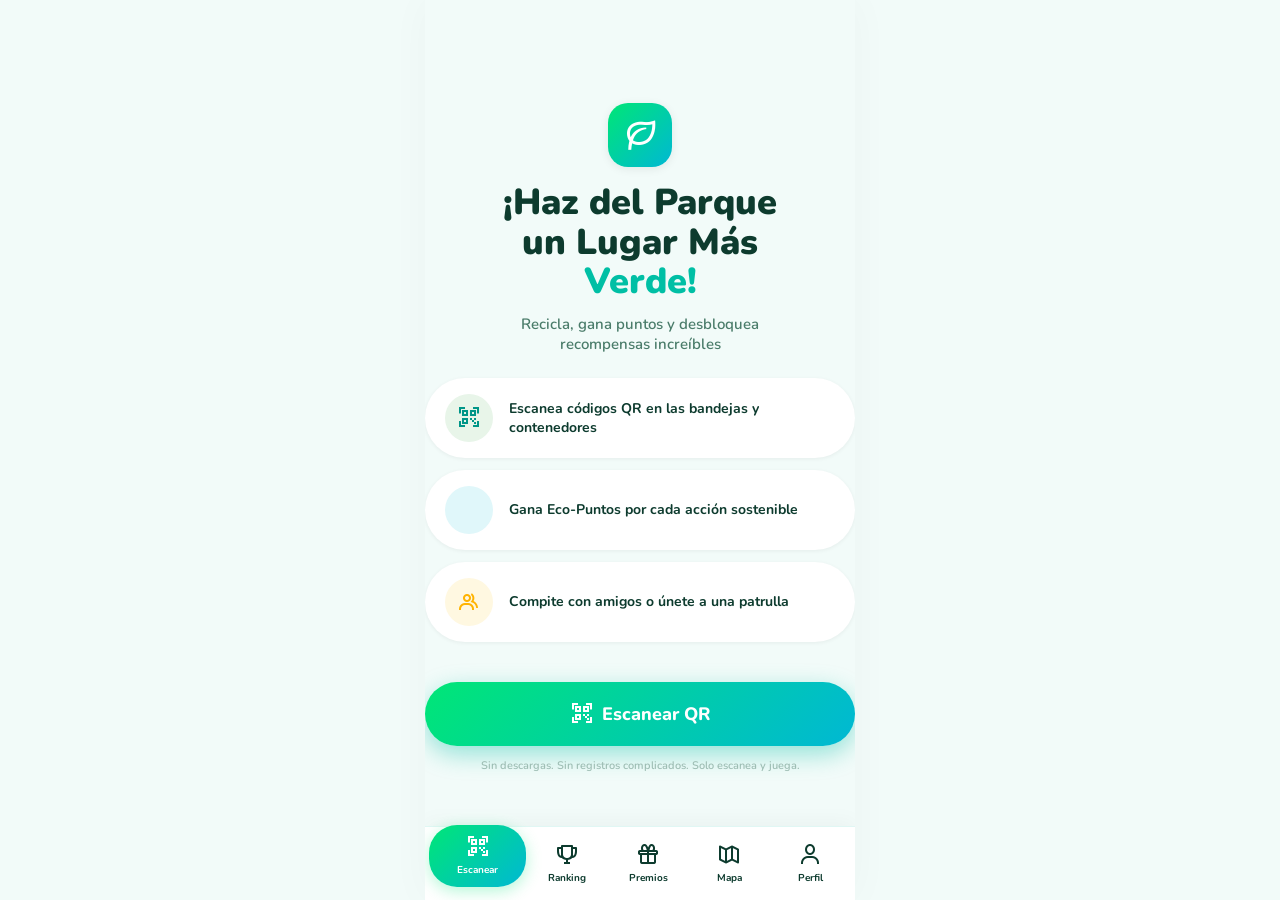
==== EcoScanner/index.html @ a2706850 "Initial commit: EcoScanner project" ====
<!DOCTYPE html>
<html lang="es">
<head>
  <meta charset="UTF-8">
  <meta name="viewport" content="width=device-width, initial-scale=1.0, maximum-scale=1.0, user-scalable=no">
  <title>EcoScanner - Juega, Come, Impacta</title>
  <link rel="stylesheet" href="css/main.css">
  <link rel="stylesheet" href="css/animations.css">
  <link rel="stylesheet" href="css/components.css">
  <link href='https://unpkg.com/boxicons@2.1.4/css/boxicons.min.css' rel='stylesheet'>
</head>
<body>
  <div class="app-container">
    <div class="page flex-col justify-c" style="padding-bottom: var(--sp-6);">
      
      <!-- Leaf Logo and Title -->
      <div class="tc mb-6 anim-fadeInDown">
        <div style="background: var(--primary-gradient); display: inline-flex; align-items: center; justify-content: center; width: 64px; height: 64px; border-radius: 20px; margin-bottom: 16px; box-shadow: var(--shadow-sm);">
          <i class='bx bx-leaf' style="color: white; font-size: 36px;"></i>
        </div>
        <h1 class="t-3xl fw-9 c-dark" style="line-height: 1.1;">
          ¡Haz del Parque<br>un Lugar Más <br><span class="c-primary">Verde!</span>
        </h1>
        <p class="c-mid t-base mt-3 fw-6 px-4">
          Recicla, gana puntos y desbloquea<br>recompensas increíbles
        </p>
      </div>

      <!-- Onboarding Steps -->
      <div class="flex flex-col gap-3 mb-6">
        <div class="onboard-step anim-slideUp delay-1">
          <div class="onboard-step-icon" style="background: #E8F5E9; color: var(--primary-dark);">
            <i class='bx bx-qr-scan'></i>
          </div>
          <div class="onboard-step-text">Escanea códigos QR en las bandejas y contenedores</div>
        </div>
        <div class="onboard-step anim-slideUp delay-2">
          <div class="onboard-step-icon" style="background: #E0F7FA; color: #00B8D4;">
            <i class='bx bx-sparkles'></i>
          </div>
          <div class="onboard-step-text">Gana Eco-Puntos por cada acción sostenible</div>
        </div>
        <div class="onboard-step anim-slideUp delay-3">
          <div class="onboard-step-icon" style="background: #FFF8E1; color: #FFB300;">
            <i class='bx bx-group'></i>
          </div>
          <div class="onboard-step-text">Compite con amigos o únete a una patrulla</div>
        </div>
      </div>

      <!-- Action Area -->
      <div class="mt-4 anim-slideUp delay-4">
        <button id="btn-scan-start" class="btn btn-primary w-full" style="padding: 20px; font-size: 18px;">
          <i class='bx bx-qr-scan' style="font-size: 24px;"></i> Escanear QR
        </button>
        <p class="tc t-xs c-muted mt-3 fw-6">Sin descargas. Sin registros complicados. Solo escanea y juega.</p>
      </div>
    </div>

    <!-- Scanner Modal -->
    <div id="scanner-modal" class="modal-overlay hidden">
      <div class="modal-sheet tc" style="padding-bottom: 40px; position:relative;">
        <button class="modal-close-btn" id="btn-close-scanner">×</button>
        <div class="modal-handle"></div>
        <h2 class="t-xl fw-9 c-dark mb-4" id="scanner-title">Escanear Contenedor</h2>
        
        <div class="scanner-frame" id="scanner-view">
          <div class="scanner-corner tl"></div>
          <div class="scanner-corner tr"></div>
          <div class="scanner-corner bl"></div>
          <div class="scanner-corner br"></div>
          <div class="scanner-line"></div>
          <div class="scanner-icon"><i class='bx bx-camera'></i></div>
          <!-- AI Bounding Box -->
          <div id="ai-bbox" class="hidden" style="position: absolute; border: 2px solid var(--primary); background: rgba(0,230,118, 0.1); top: 20%; left: 20%; width: 60%; height: 60%; transition: all 0.3s;">
            <div style="position: absolute; bottom: -24px; left: 50%; transform: translateX(-50%); background: var(--primary); color: white; font-size: 10px; font-weight: 800; padding: 2px 6px; border-radius: 4px; white-space: nowrap;">
              <i class='bx bx-check'></i> Botella (98%)
            </div>
          </div>
        </div>

        <div id="scanner-loading" class="hidden py-8">
          <div class="spinner"></div>
          <p class="mt-4">Verificando código...</p>
        </div>

        <p id="scanner-desc" class="c-mid t-sm my-6 fw-6 px-4">
          Busca los códigos QR en las bandejas o contenedores de reciclaje.
        </p>

        <div id="scanner-actions" class="flex flex-col gap-3">
          <button id="btn-scan-success" class="btn btn-primary w-full">Simular Éxito</button>
          <button id="btn-scan-error" class="btn btn-outline w-full">Simular Error</button>
        </div>
      </div>
    </div>

    <!-- Success Modal -->
    <div id="success-modal" class="modal-overlay hidden">
      <div class="modal-sheet tc">
        <button class="modal-close-btn" id="btn-close-success">×</button>
        <div style="font-size: 64px; color: var(--primary);"><i class='bx bxs-party'></i></div>
        <h2 class="t-2xl fw-9 c-dark mt-2">¡Bien hecho!</h2>
        <p class="c-mid mt-2 mb-6">Has ganado 50 Eco-Puntos.</p>
        <button id="btn-awesome" class="btn btn-primary w-full">¡Genial!</button>
      </div>
    </div>

    <!-- Bottom Nav -->
    <nav class="bottom-nav anim-slideUp delay-5">
      <div class="nav-item active" id="nav-index" onclick="location.href='index.html'">
        <i class='bx bx-qr-scan nav-icon'></i>
        <span class="nav-label">Escanear</span>
      </div>
      <div class="nav-item" id="nav-dashboard" onclick="location.href='dashboard.html'">
        <i class='bx bx-trophy nav-icon'></i>
        <span class="nav-label">Ranking</span>
      </div>
      <div class="nav-item" id="nav-marketplace" onclick="location.href='marketplace.html'">
        <i class='bx bx-gift nav-icon'></i>
        <span class="nav-label">Premios</span>
      </div>
      <div class="nav-item" id="nav-map" onclick="location.href='mapa.html'">
        <i class='bx bx-map-alt nav-icon'></i>
        <span class="nav-label">Mapa</span>
      </div>
      <div class="nav-item" id="nav-profile" onclick="location.href='profile.html'">
        <i class='bx bx-user nav-icon'></i>
        <span class="nav-label">Perfil</span>
      </div>
    </nav>
  </div> <!-- app-container close -->

  <script src="js/app.js"></script>
  <script src="js/confetti.js"></script>
  <script>
    document.addEventListener('DOMContentLoaded', () => {
      EcoApp.initNav('index');
      
      const scanStart = document.getElementById('btn-scan-start');
      const scannerModal = document.getElementById('scanner-modal');
      const scanSuccess = document.getElementById('btn-scan-success');
      const scanError = document.getElementById('btn-scan-error');
      const successModal = document.getElementById('success-modal');
      const btnAwesome = document.getElementById('btn-awesome');

      const closeScanner = document.getElementById('btn-close-scanner');
      const closeSuccess = document.getElementById('btn-close-success');
      
      const sView = document.getElementById('scanner-view');
      const sDesc = document.getElementById('scanner-desc');
      const sActions = document.getElementById('scanner-actions');
      const sLoading = document.getElementById('scanner-loading');
      const sTitle = document.getElementById('scanner-title');

      function resetScannerUI() {
        sView.classList.remove('hidden');
        sDesc.classList.remove('hidden');
        sActions.classList.remove('hidden');
        sLoading.classList.add('hidden');
        sTitle.textContent = 'Escanear Contenedor';
        sDesc.style.color = 'var(--mid)';
      }

      scanStart.addEventListener('click', () => {
        resetScannerUI();
        scannerModal.classList.remove('hidden');
      });

      closeScanner.addEventListener('click', () => scannerModal.classList.add('hidden'));
      closeSuccess.addEventListener('click', () => successModal.classList.add('hidden'));

      // Error Simulation
      scanError.addEventListener('click', () => {
        sTitle.textContent = 'Error de Cámara';
        sView.classList.add('hidden');
        sDesc.textContent = 'No pudimos acceder a tu cámara. Por favor verifica los permisos del navegador e inténtalo de nuevo.';
        sDesc.style.color = 'var(--red)';
        sActions.innerHTML = `<button class="btn btn-primary w-full" onclick="resetScannerUI()">Reintentar</button>`;
      });

      // AI Simulation Sequence
      scanSuccess.addEventListener('click', () => {
        sActions.classList.add('hidden');
        sTitle.textContent = 'Analizando con IA...';
        sDesc.textContent = 'Identificando tipo de material...';
        sDesc.style.color = 'var(--primary)';
        
        const bbox = document.getElementById('ai-bbox');
        bbox.classList.remove('hidden');
        
        // Simular movimiento del bounding box
        setTimeout(() => {
          bbox.style.width = '40%'; bbox.style.height = '70%'; bbox.style.left = '30%'; bbox.style.top = '15%';
        }, 500);

        setTimeout(() => {
          sTitle.textContent = '¡Material detectado!';
          sDesc.textContent = 'Plástico PET listo para reciclar.';
          
          setTimeout(() => {
            EcoApp.addPoints(50);
            scannerModal.classList.add('hidden');
            successModal.classList.remove('hidden');
            Confetti.fire();
            // Reset state
            bbox.classList.add('hidden');
            bbox.style = "position: absolute; border: 2px solid var(--primary); background: rgba(0,230,118, 0.1); top: 20%; left: 20%; width: 60%; height: 60%; transition: all 0.3s;";
          }, 1500);
        }, 1500);
      });

      btnAwesome.addEventListener('click', () => {
        successModal.classList.add('hidden');
      });
    });
  </script>
</body>
</html>
---- EcoScanner/css/main.css ----
@import url('https://fonts.googleapis.com/css2?family=Nunito:wght@400;500;600;700;800;900&display=swap');

:root {
  --primary:        #00BFA5;
  --primary-dark:   #009688;
  --primary-darker: #00796B;
  --primary-light:  #E6FAF5;
  --primary-glow:   rgba(0,191,165,0.35);
  --primary-gradient: linear-gradient(135deg, #00E676 0%, #00B8D4 100%);

  --bg-app:    #F2FBF9;
  --bg-card:   #FFFFFF;

  --text-dark:   #0D3B2E;
  --text-mid:    #4A7C6A;
  --text-muted:  #9DBDB3;
  --text-white:  #FFFFFF;

  --orange:       #FF7A3D;
  --orange-soft:  #FFF1EB;
  --purple:       #7C5CFC;
  --purple-soft:  #F0EBFF;
  --yellow:       #FFB830;
  --yellow-soft:  #FFF8E6;
  --blue:         #4B9EFF;
  --blue-soft:    #EBF4FF;
  --red:          #FF4757;
  --green2:       #2ECC71;
}

body.dark-mode {
  --bg-app:    #0B1120;
  --bg-card:   #151F32;
  --text-dark:   #F8FAFC;
  --text-mid:    #94A3B8;
  --text-muted:  #475569;
  --shadow-xs: 0 1px 4px rgba(0,0,0,.3);
  --shadow-sm: 0 2px 10px rgba(0,0,0,.4);
  --shadow-md: 0 4px 20px rgba(0,0,0,.5);
  --primary-light: #0d2b24;
  --orange-soft: #2e1a12;
  --purple-soft: #221c3b;
  --yellow-soft: #302611;
  --blue-soft: #122138;
}

:root {
  --sp-1:4px; --sp-2:8px; --sp-3:12px; --sp-4:16px;
  --sp-5:20px; --sp-6:24px; --sp-8:32px; --sp-10:40px; --sp-12:48px;

  --r-sm:8px; --r-md:14px; --r-lg:20px; --r-xl:28px; --r-2xl:36px; --r-full:999px;

  --shadow-xs: 0 1px 4px rgba(0,0,0,.06);
  --shadow-sm: 0 2px 10px rgba(0,0,0,.08);
  --shadow-md: 0 4px 20px rgba(0,0,0,.10);
  --shadow-lg: 0 8px 32px rgba(0,0,0,.14);
  --shadow-primary: 0 8px 24px rgba(0,191,165,.40);
  --shadow-orange:  0 8px 24px rgba(255,122,61,.35);
  --shadow-purple:  0 8px 24px rgba(124,92,252,.35);

  --nav-h: 74px;
  --ease: cubic-bezier(.4,0,.2,1);
  --ease-bounce: cubic-bezier(.34,1.56,.64,1);
  --dur-fast:150ms; --dur-norm:280ms; --dur-slow:500ms;
}

*,*::before,*::after{box-sizing:border-box;margin:0;padding:0;-webkit-tap-highlight-color:transparent;}
html{font-size:16px;-webkit-text-size-adjust:100%;scroll-behavior:smooth;background:var(--bg-app);}
body{
  font-family:'Nunito',system-ui,sans-serif;
  background:var(--bg-app);
  color:var(--text-dark);
  margin:0;
  min-height:100vh;
  display:flex;
  justify-content:center;
  -webkit-font-smoothing:antialiased;
}
.app-container {
  width:100%;
  max-width:430px;
  min-height:100vh;
  position:relative;
  background:var(--bg-app);
  box-shadow: 0 0 40px rgba(0,0,0,0.03);
  overflow-x:hidden;
}
a{text-decoration:none;color:inherit;}
button{cursor:pointer;border:none;background:none;font-family:inherit;}
ul{list-style:none;}
img{max-width:100%;display:block;}
::-webkit-scrollbar{width:3px;}
::-webkit-scrollbar-track{background:transparent;}
::-webkit-scrollbar-thumb{background:var(--primary);border-radius:2px;}

/* ── PAGE WRAPPER ─────────────────────────── */
.page{
  min-height:100vh;
  display:flex;
  flex-direction:column;
  padding-bottom:calc(var(--nav-h) + 8px);
}
.content{flex:1;padding:var(--sp-4);overflow-y:auto;}

/* ── TYPOGRAPHY ───────────────────────────── */
.t-xs  {font-size:11px;}
.t-sm  {font-size:13px;}
.t-base{font-size:15px;}
.t-md  {font-size:17px;}
.t-lg  {font-size:20px;}
.t-xl  {font-size:24px;}
.t-2xl {font-size:28px;}
.t-3xl {font-size:36px;}
.fw-6{font-weight:600;} .fw-7{font-weight:700;} .fw-8{font-weight:800;} .fw-9{font-weight:900;}
.tc{text-align:center;}

/* ── COLORS ───────────────────────────────── */
.c-primary{color:var(--primary);}
.c-dark{color:var(--text-dark);}
.c-mid{color:var(--text-mid);}
.c-muted{color:var(--text-muted);}
.c-white{color:#fff;}
.c-orange{color:var(--orange);}
.c-purple{color:var(--purple);}
.c-yellow{color:var(--yellow);}
.c-blue{color:var(--blue);}

/* ── LAYOUT ───────────────────────────────── */
.flex{display:flex;} .flex-col{flex-direction:column;}
.items-c{align-items:center;} .justify-c{justify-content:center;}
.justify-b{justify-content:space-between;} .justify-e{justify-content:flex-end;}
.gap-1{gap:var(--sp-1);} .gap-2{gap:var(--sp-2);}
.gap-3{gap:var(--sp-3);} .gap-4{gap:var(--sp-4);}
.gap-6{gap:var(--sp-6);}
.w-full{width:100%;} .flex-1{flex:1;}
.grid-2{display:grid;grid-template-columns:1fr 1fr;gap:var(--sp-3);}

/* ── SPACING ──────────────────────────────── */
.mt-1{margin-top:var(--sp-1);} .mt-2{margin-top:var(--sp-2);}
.mt-3{margin-top:var(--sp-3);} .mt-4{margin-top:var(--sp-4);}
.mt-6{margin-top:var(--sp-6);} .mt-8{margin-top:var(--sp-8);}
.mb-1{margin-bottom:var(--sp-1);} .mb-2{margin-bottom:var(--sp-2);}
.mb-3{margin-bottom:var(--sp-3);} .mb-4{margin-bottom:var(--sp-4);}
.mb-6{margin-bottom:var(--sp-6);}
.p-3{padding:var(--sp-3);} .p-4{padding:var(--sp-4);}
.p-5{padding:var(--sp-5);} .p-6{padding:var(--sp-6);}
.px-4{padding-left:var(--sp-4);padding-right:var(--sp-4);}
.px-5{padding-left:var(--sp-5);padding-right:var(--sp-5);}
.py-3{padding-top:var(--sp-3);padding-bottom:var(--sp-3);}

/* ── UTILITIES ────────────────────────────── */
.hidden{display:none!important;}
.relative{position:relative;}
.overflow-h{overflow:hidden;}
.rounded-full{border-radius:var(--r-full);}
.rounded-lg{border-radius:var(--r-lg);}
.rounded-xl{border-radius:var(--r-xl);}
---- EcoScanner/css/animations.css ----
/* ── KEYFRAMES ───────────────────────────── */

@keyframes fadeIn {
  from{opacity:0} to{opacity:1}
}
@keyframes fadeInUp {
  from{opacity:0;transform:translateY(20px)} to{opacity:1;transform:translateY(0)}
}
@keyframes fadeInDown {
  from{opacity:0;transform:translateY(-16px)} to{opacity:1;transform:translateY(0)}
}
@keyframes slideUp {
  from{transform:translateY(100%);opacity:0} to{transform:translateY(0);opacity:1}
}
@keyframes scaleIn {
  from{transform:scale(0.85);opacity:0} to{transform:scale(1);opacity:1}
}
@keyframes bounceIn {
  0%{transform:scale(0);opacity:0}
  60%{transform:scale(1.12)}
  80%{transform:scale(0.96)}
  100%{transform:scale(1);opacity:1}
}
@keyframes pulse {
  0%,100%{transform:scale(1);box-shadow:0 0 0 0 var(--primary-glow)}
  50%{transform:scale(1.04);box-shadow:0 0 0 12px rgba(0,201,167,0)}
}
@keyframes pulseSoft {
  0%,100%{opacity:1} 50%{opacity:.55}
}
@keyframes spin {
  from{transform:rotate(0deg)} to{transform:rotate(360deg)}
}
@keyframes scanLine {
  0%{top:8%} 50%{top:88%} 100%{top:8%}
}
@keyframes ringPulse {
  0%{transform:scale(1);opacity:.7}
  100%{transform:scale(2.2);opacity:0}
}
@keyframes floatUp {
  0%{transform:translateY(0);opacity:1}
  100%{transform:translateY(-60px);opacity:0}
}
@keyframes shake {
  0%,100%{transform:translateX(0)}
  20%,60%{transform:translateX(-6px)}
  40%,80%{transform:translateX(6px)}
}
@keyframes countUp {
  from{transform:translateY(8px);opacity:0} to{transform:translateY(0);opacity:1}
}
@keyframes levelUp {
  0%{transform:scale(1) rotate(0deg)}
  25%{transform:scale(1.15) rotate(-3deg)}
  50%{transform:scale(1.2) rotate(3deg)}
  75%{transform:scale(1.1) rotate(-2deg)}
  100%{transform:scale(1) rotate(0deg)}
}
@keyframes gradient-shift {
  0%{background-position:0% 50%}
  50%{background-position:100% 50%}
  100%{background-position:0% 50%}
}
@keyframes drawCircle {
  to{stroke-dashoffset:0}
}
@keyframes ripple {
  to{transform:scale(4);opacity:0}
}
@keyframes ticker {
  0%{transform:translateY(0);opacity:1}
  40%{transform:translateY(-24px);opacity:0}
  41%{transform:translateY(24px);opacity:0}
  100%{transform:translateY(0);opacity:1}
}
@keyframes streak-glow {
  0%,100%{box-shadow:0 0 8px rgba(255,184,48,.5)}
  50%{box-shadow:0 0 20px rgba(255,184,48,.9)}
}

/* ── ANIMATION CLASSES ────────────────────── */
.anim-fadeIn      {animation:fadeIn var(--dur-norm) var(--ease) both;}
.anim-fadeInUp    {animation:fadeInUp var(--dur-norm) var(--ease) both;}
.anim-fadeInDown  {animation:fadeInDown var(--dur-norm) var(--ease) both;}
.anim-scaleIn     {animation:scaleIn var(--dur-norm) var(--ease-bounce) both;}
.anim-bounceIn    {animation:bounceIn 0.6s var(--ease-bounce) both;}
.anim-slideUp     {animation:slideUp var(--dur-slow) var(--ease) both;}
.anim-pulse       {animation:pulse 2s infinite;}
.anim-spin        {animation:spin 1s linear infinite;}
.anim-shake       {animation:shake 0.4s ease;}

/* Stagger delays */
.delay-1{animation-delay:80ms;}
.delay-2{animation-delay:160ms;}
.delay-3{animation-delay:240ms;}
.delay-4{animation-delay:320ms;}
.delay-5{animation-delay:400ms;}
.delay-6{animation-delay:480ms;}

/* ── HOVER TRANSITIONS ────────────────────── */
.hover-lift{
  transition:transform var(--dur-fast) var(--ease),
             box-shadow var(--dur-fast) var(--ease);
}
.hover-lift:hover{
  transform:translateY(-3px);
  box-shadow:var(--shadow-md);
}
.hover-scale{
  transition:transform var(--dur-fast) var(--ease-bounce);
}
.hover-scale:hover{transform:scale(1.04);}
.hover-scale:active{transform:scale(0.96);}

/* Touch feedback */
.press-feedback{
  transition:transform var(--dur-fast),opacity var(--dur-fast);
}
.press-feedback:active{transform:scale(0.95);opacity:.85;}
---- EcoScanner/css/components.css ----
/* ── COMPONENTS — EcoScanner ────────────────────────────── */

/* BOTTOM NAV */
.bottom-nav {
  position:absolute; bottom:0; left:0;
  width:100%; height:var(--nav-h);
  background:var(--bg-card); backdrop-filter:blur(16px);
  border-top:1px solid rgba(0,191,165,.12);
  display:flex; align-items:center; justify-content:space-around;
  z-index:100; padding:0 4px;
  box-shadow:0 -4px 20px rgba(0,0,0,.04);
}
.nav-item {
  flex:1; display:flex; flex-direction:column; align-items:center; justify-content:center; gap:4px;
  padding:8px 4px; border-radius:var(--r-xl);
  transition:all var(--dur-fast) var(--ease); cursor:pointer;
}
.nav-item.active {
  background: var(--primary-gradient);
  transform: translateY(-8px);
  padding: 10px 12px;
  box-shadow: 0 4px 16px rgba(0, 230, 118, 0.3);
}
.nav-item .nav-icon {
  display:flex; align-items:center; justify-content:center;
  font-size:24px; color:var(--text-dark);
  transition:all var(--dur-norm) var(--ease-bounce);
}
.nav-item .nav-label { font-size:10px; font-weight:700; color:var(--text-dark); transition:color var(--dur-fast); }
.nav-item.active .nav-icon { color:#fff; }
.nav-item.active .nav-label { color:#fff; }
.nav-item:hover .nav-icon { transform:translateY(-2px); }
.nav-item:active { transform:scale(0.92); }

/* TOP BAR */
.top-bar { display:flex; align-items:center; justify-content:space-between; padding:var(--sp-4) var(--sp-5) var(--sp-3); }
.top-bar-title { font-size:20px; font-weight:800; color:var(--text-dark); }
.top-bar-pts {
  display:flex; align-items:center; gap:6px;
  background:transparent; border:1.5px solid var(--primary);
  border-radius:var(--r-full); padding:6px 14px;
  font-weight:800; font-size:14px; color:var(--primary-dark);
}

/* HERO CARD */
.hero-card {
  background:var(--primary-gradient);
  border-radius:var(--r-2xl); padding:var(--sp-5) var(--sp-5) var(--sp-6);
  color:white; position:relative; overflow:hidden;
  margin:0 var(--sp-4) var(--sp-4);
}
.hero-card::before {
  content:''; position:absolute; top:-40px; right:-40px;
  width:180px; height:180px; background:rgba(255,255,255,.10); border-radius:50%;
}
.hero-card::after {
  content:''; position:absolute; bottom:-50px; left:-30px;
  width:140px; height:140px; background:rgba(255,255,255,.07); border-radius:50%;
}

/* CARD */
.card { background:var(--bg-card); border-radius:var(--r-xl); box-shadow:var(--shadow-xs); overflow:hidden; }
.card-padded { padding:var(--sp-5); }
.card-section-title { font-size:17px; font-weight:800; color:var(--text-dark); display:flex; align-items:center; gap:8px; }

/* CIRCULAR PROGRESS */
.circ-progress-wrap { position:relative; width:80px; height:80px; }
.circ-progress-wrap svg { transform:rotate(-90deg); }
.circ-track { fill:none; stroke:rgba(255,255,255,.25); stroke-width:6; }
.circ-fill { fill:none; stroke:#fff; stroke-width:6; stroke-linecap:round; stroke-dasharray:220; stroke-dashoffset:220; transition:stroke-dashoffset 1.2s var(--ease); }
.circ-center { position:absolute; inset:0; display:flex; flex-direction:column; align-items:center; justify-content:center; }

/* PROGRESS BAR */
.prog-bar-wrap { background:rgba(255,255,255,.25); border-radius:var(--r-full); height:8px; overflow:hidden; }
.prog-bar-fill { height:100%; border-radius:var(--r-full); background:#fff; transition:width 1.2s var(--ease); }

/* BADGE */
.badge { display:inline-flex; align-items:center; gap:4px; padding:4px 10px; border-radius:var(--r-full); font-size:11px; font-weight:800; white-space:nowrap; }
.badge-primary { background:var(--primary-light); color:var(--primary-dark); }
.badge-orange  { background:var(--orange-soft);   color:var(--orange); }
.badge-purple  { background:var(--purple-soft);   color:var(--purple); }
.badge-yellow  { background:var(--yellow-soft);   color:#B07800; }
.badge-live { background:var(--red); color:#fff; animation:pulseSoft 1.4s infinite; }

/* BUTTONS */
.btn { display:inline-flex; align-items:center; justify-content:center; gap:8px; border-radius:var(--r-full); font-family:inherit; font-weight:800; cursor:pointer; border:none; transition:all var(--dur-fast) var(--ease-bounce); white-space:nowrap; }
.btn:active { transform:scale(0.94); }
.btn-primary { background:var(--primary-gradient); color:#fff; box-shadow:var(--shadow-primary); padding:16px 28px; font-size:17px; width:100%; }
.btn-primary:hover { box-shadow:0 12px 32px rgba(0,201,167,.50); transform:translateY(-2px); }
.btn-secondary { background:var(--primary-light); color:var(--primary-dark); padding:12px 20px; font-size:14px; }
.btn-ghost { background:transparent; color:var(--primary); border:2px solid var(--primary); padding:10px 20px; font-size:14px; }
.btn-orange { background:linear-gradient(135deg,var(--orange),#e05a25); color:#fff; box-shadow:var(--shadow-orange); padding:12px 22px; font-size:14px; }
.btn-purple { background:linear-gradient(135deg,var(--purple),#5b35d5); color:#fff; box-shadow:var(--shadow-purple); padding:12px 22px; font-size:14px; }
.btn-sm { padding:8px 16px; font-size:13px; }
.btn-disabled { opacity:.45; pointer-events:none; }

/* SCANNER FRAME */
.scanner-frame {
  position:relative; background:var(--primary-light); border:2.5px dashed var(--primary);
  border-radius:var(--r-2xl); aspect-ratio:1; max-width:280px; margin:0 auto;
  overflow:hidden; display:flex; align-items:center; justify-content:center;
  flex-direction:column; gap:12px;
}
.scanner-corner { position:absolute; width:28px; height:28px; border-color:var(--primary-dark); border-style:solid; border-width:0; }
.scanner-corner.tl { top:12px;    left:12px;  border-top-width:3px;    border-left-width:3px;   border-top-left-radius:6px; }
.scanner-corner.tr { top:12px;    right:12px; border-top-width:3px;    border-right-width:3px;  border-top-right-radius:6px; }
.scanner-corner.bl { bottom:12px; left:12px;  border-bottom-width:3px; border-left-width:3px;   border-bottom-left-radius:6px; }
.scanner-corner.br { bottom:12px; right:12px; border-bottom-width:3px; border-right-width:3px;  border-bottom-right-radius:6px; }
.scanner-line { position:absolute; left:16px; right:16px; height:2px; background:linear-gradient(90deg,transparent,var(--primary),transparent); border-radius:1px; animation:scanLine 2.4s ease-in-out infinite; }
.scanner-icon { font-size:52px; opacity:.6; }
.scanner-hint { font-size:13px; font-weight:600; color:var(--text-mid); }

/* RANKING ITEM */
.rank-item { display:flex; align-items:center; gap:12px; padding:var(--sp-3) var(--sp-4); border-radius:var(--r-lg); transition:background var(--dur-fast); }
.rank-item:hover { background:var(--primary-light); }
.rank-item.is-user { background:var(--primary-light); }
.rank-badge { width:38px; height:38px; border-radius:var(--r-full); display:flex; align-items:center; justify-content:center; font-weight:900; font-size:15px; flex-shrink:0; }
.rank-badge.gold   { background:linear-gradient(135deg,#FFB830,#FF8F00); color:#fff; box-shadow:0 4px 12px rgba(255,184,48,.5); }
.rank-badge.silver { background:linear-gradient(135deg,#B0BEC5,#78909C); color:#fff; }
.rank-badge.bronze { background:linear-gradient(135deg,#FF7043,#E64A19); color:#fff; }
.rank-badge.plain  { background:var(--primary-light); color:var(--primary-dark); }
.rank-avatar { font-size:20px; flex-shrink:0; }
.rank-info { flex:1; }
.rank-name { font-size:14px; font-weight:700; color:var(--text-dark); }
.rank-pts  { font-size:12px; color:var(--text-mid); }
.rank-trophy { font-size:20px; }

/* REWARD CARD */
.reward-card { background:var(--bg-card); border-radius:var(--r-xl); box-shadow:var(--shadow-sm); overflow:hidden; transition:transform var(--dur-fast) var(--ease),box-shadow var(--dur-fast); }
.reward-card:hover { transform:translateY(-3px); box-shadow:var(--shadow-md); }
.reward-card-banner { height:100px; display:flex; align-items:center; justify-content:space-between; padding:var(--sp-4) var(--sp-5); position:relative; overflow:hidden; }
.reward-card-banner::after { content:''; position:absolute; right:-20px; top:-20px; width:120px; height:120px; background:rgba(255,255,255,.15); border-radius:50%; }
.reward-icon { font-size:48px; }
.reward-cat-tag { background:rgba(255,255,255,.25); color:#fff; font-size:11px; font-weight:800; padding:4px 10px; border-radius:var(--r-full); z-index:1; }
.reward-body { padding:var(--sp-4); }
.reward-title { font-size:16px; font-weight:800; color:var(--text-dark); }
.reward-desc  { font-size:12px; color:var(--text-mid); margin-top:2px; }
.reward-footer { display:flex; align-items:center; justify-content:space-between; margin-top:var(--sp-3); }
.reward-cost { display:flex; align-items:center; gap:6px; font-size:14px; font-weight:800; color:var(--text-dark); }
.cost-star { color:var(--yellow); font-size:16px; }

/* STAT CARD */
.stat-card { border-radius:var(--r-xl); padding:var(--sp-4); color:white; display:flex; flex-direction:column; gap:4px; min-height:100px; position:relative; overflow:hidden; }
.stat-card::after { content:''; }
.stat-value { font-size:28px; font-weight:900; line-height:1; }
.stat-label { font-size:12px; font-weight:600; opacity:.9; margin-top:2px; }
.stat-card.blue { background: linear-gradient(135deg, #00A1FF, #007AFF); }
.stat-card.green { background: linear-gradient(135deg, #34C759, #28A745); }
.stat-card.purple { background: linear-gradient(135deg, #AF52DE, #FF2D55); }
.stat-card.orange { background: linear-gradient(135deg, #FF9500, #FFCC00); }

/* MISSION CARD */
.mission-card { display:flex; align-items:center; gap:var(--sp-3); background:var(--bg-card); border-radius:var(--r-xl); padding:var(--sp-4); box-shadow:var(--shadow-xs); transition:all var(--dur-fast); cursor:pointer; border:2px solid transparent; }
.mission-card:hover { border-color:var(--primary); box-shadow:var(--shadow-sm); }
.mission-card.done { opacity:.6; }
.mission-icon-wrap { width:48px; height:48px; background:var(--primary-light); border-radius:var(--r-lg); display:flex; align-items:center; justify-content:center; font-size:24px; flex-shrink:0; }
.mission-body { flex:1; min-width:0; }
.mission-title { font-size:14px; font-weight:800; color:var(--text-dark); }
.mission-desc  { font-size:11px; color:var(--text-mid); margin-top:2px; white-space:nowrap; overflow:hidden; text-overflow:ellipsis; }
.mission-pts   { font-size:14px; font-weight:900; color:var(--primary); flex-shrink:0; }
.mission-progress { height:5px; background:var(--primary-light); border-radius:var(--r-full); margin-top:6px; overflow:hidden; }
.mission-progress-fill { height:100%; background:var(--primary); border-radius:var(--r-full); transition:width 0.8s var(--ease); }

/* MODAL */
.modal-overlay { position:fixed; inset:0; background:rgba(13,59,46,.55); backdrop-filter:blur(4px); z-index:200; display:flex; align-items:flex-end; justify-content:center; animation:fadeIn var(--dur-norm) var(--ease); }
.modal-sheet { background:var(--bg-card); border-radius:var(--r-2xl) var(--r-2xl) 0 0; width:100%; max-width:430px; padding:var(--sp-6) var(--sp-5) var(--sp-10); animation:slideUp var(--dur-slow) var(--ease-bounce); position:relative; }
.modal-handle { width:40px; height:4px; background:#ddd; border-radius:2px; margin:0 auto var(--sp-5); }
.modal-close-btn { position:absolute; top:20px; right:20px; width:32px; height:32px; background:var(--primary-light); color:var(--primary-dark); border-radius:50%; display:flex; align-items:center; justify-content:center; font-weight:bold; font-size:16px; transition:all 0.2s; }
.modal-close-btn:hover { background:var(--primary); color:white; }

/* TABS */
.tab-bar { display:flex; background:rgba(0,193,161,.1); border-radius:var(--r-full); padding:4px; gap:4px; }
.tab-btn { flex:1; padding:12px; border-radius:var(--r-full); font-size:14px; font-weight:800; color:var(--primary-dark); transition:all var(--dur-fast) var(--ease); text-align:center; cursor:pointer; opacity:0.8; }
.tab-btn.active { background:var(--primary); color:#fff; box-shadow:var(--shadow-primary); opacity:1; }

/* HISTORY */
.history-item { display:flex; align-items:center; gap:var(--sp-3); padding:var(--sp-3) 0; border-bottom:1px solid rgba(0,201,167,.10); }
.history-item:last-child { border-bottom:none; }
.history-icon-wrap { width:40px; height:40px; background:var(--primary-light); border-radius:var(--r-lg); display:flex; align-items:center; justify-content:center; font-size:20px; flex-shrink:0; }
.history-action { font-size:14px; font-weight:700; color:var(--text-dark); }
.history-time   { font-size:11px; color:var(--text-muted); margin-top:1px; }
.history-pts    { font-size:15px; font-weight:900; color:var(--primary); margin-left:auto; flex-shrink:0; }

/* FLOAT PTS */
.float-pts { position:fixed; font-size:22px; font-weight:900; color:var(--primary); pointer-events:none; z-index:9998; animation:floatUp 1.2s ease forwards; }

/* ORACLE */
.oracle-item { display:flex; flex-direction:column; align-items:center; justify-content:center; background:var(--primary-light); border-radius:var(--r-xl); padding:var(--sp-4); text-align:center; gap:4px; }
.oracle-icon { font-size:28px; }
.oracle-val  { font-size:22px; font-weight:900; color:var(--primary-dark); }
.oracle-lbl  { font-size:11px; color:var(--text-mid); font-weight:600; }

/* ONBOARD STEP */
.onboard-step { display:flex; align-items:center; gap:var(--sp-4); background:var(--bg-card); border-radius:var(--r-full); padding:var(--sp-4) var(--sp-5); box-shadow:var(--shadow-xs); }
.onboard-step-icon { width:48px; height:48px; border-radius:var(--r-full); display:flex; align-items:center; justify-content:center; font-size:24px; flex-shrink:0; }
.onboard-step-text { font-size:14px; font-weight:700; color:var(--text-dark); }

/* SPINNER */
.spinner { width:40px; height:40px; border:4px solid var(--primary-light); border-top-color:var(--primary); border-radius:50%; animation:spin 1s linear infinite; margin:0 auto; }
@keyframes spin { to { transform:rotate(360deg); } }

/* PATROL BARS */
.patrol-member-row { display:flex; align-items:center; gap:10px; }
.patrol-member-name { font-size:12px; font-weight:700; color:var(--text-dark); width:80px; flex-shrink:0; }
.patrol-member-prog { flex:1; height:8px; background:var(--primary-light); border-radius:var(--r-full); overflow:hidden; }
.patrol-member-fill { height:100%; background:linear-gradient(90deg,var(--primary),var(--primary-dark)); border-radius:var(--r-full); transition:width 1s var(--ease); }
.patrol-member-pts  { font-size:12px; font-weight:800; color:var(--primary-dark); width:36px; text-align:right; flex-shrink:0; }

/* STREAK */
.streak-badge { display:flex; align-items:center; gap:6px; background:var(--yellow-soft); border:2px solid var(--yellow); border-radius:var(--r-full); padding:6px 14px; font-size:14px; font-weight:800; color:#7A5A00; animation:streak-glow 2s infinite; }
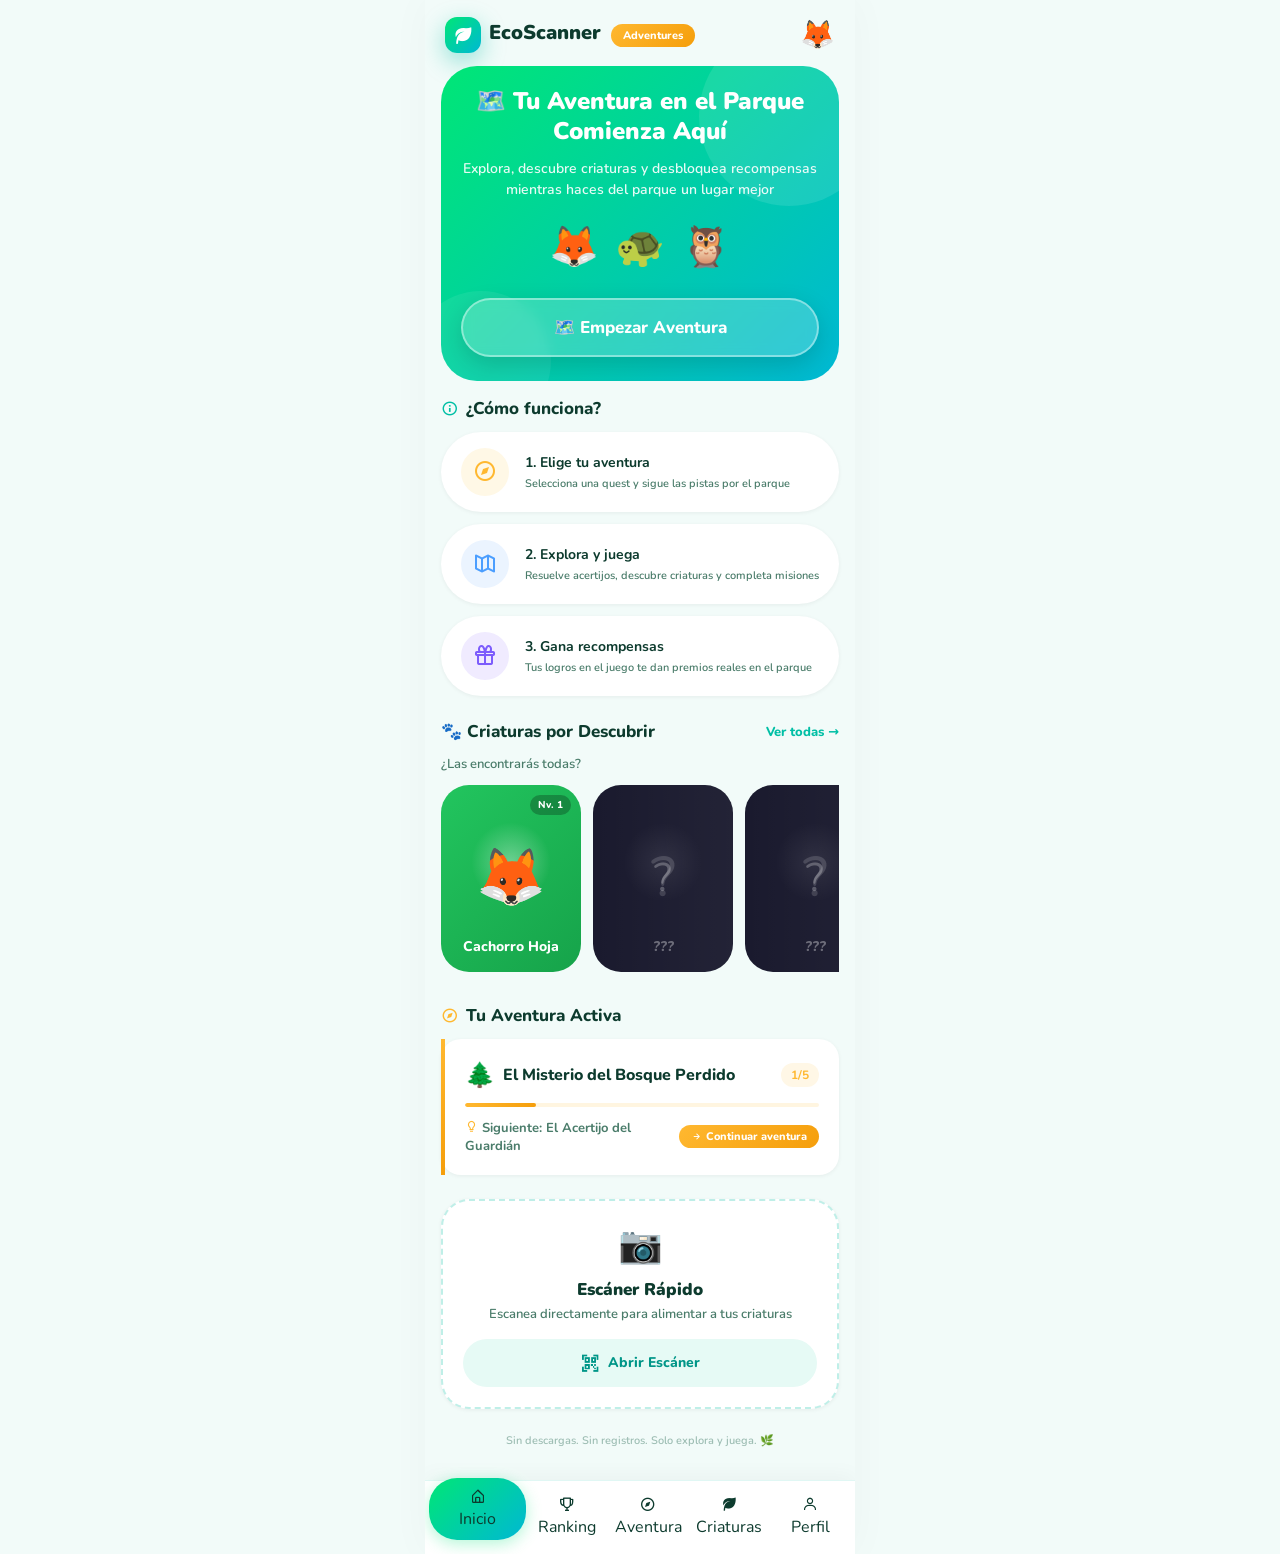
==== commit 9b86ff82: "feat: complete Phase 2 UI transformation for EcoScanner Adventures" ====
--- a/EcoScanner/index.html
+++ b/EcoScanner/index.html
@@ -3,61 +3,169 @@
 <head>
   <meta charset="UTF-8">
   <meta name="viewport" content="width=device-width, initial-scale=1.0, maximum-scale=1.0, user-scalable=no">
-  <title>EcoScanner - Juega, Come, Impacta</title>
+  <title>EcoScanner Adventures — Tu Aventura Comienza Aquí</title>
+  <meta name="description" content="Explora el parque, descubre criaturas y desbloquea recompensas mientras cuidas el medio ambiente. ¡Sin descargas, sin registros!">
+  <link href="https://unpkg.com/boxicons@2.1.4/css/boxicons.min.css" rel="stylesheet">
+  <link href="https://fonts.googleapis.com/css2?family=Nunito:wght@400;600;700;800;900&display=swap" rel="stylesheet">
   <link rel="stylesheet" href="css/main.css">
+  <link rel="stylesheet" href="css/components.css">
   <link rel="stylesheet" href="css/animations.css">
-  <link rel="stylesheet" href="css/components.css">
-  <link href='https://unpkg.com/boxicons@2.1.4/css/boxicons.min.css' rel='stylesheet'>
 </head>
 <body>
   <div class="app-container">
-    <div class="page flex-col justify-c" style="padding-bottom: var(--sp-6);">
-      
-      <!-- Leaf Logo and Title -->
-      <div class="tc mb-6 anim-fadeInDown">
-        <div style="background: var(--primary-gradient); display: inline-flex; align-items: center; justify-content: center; width: 64px; height: 64px; border-radius: 20px; margin-bottom: 16px; box-shadow: var(--shadow-sm);">
-          <i class='bx bx-leaf' style="color: white; font-size: 36px;"></i>
-        </div>
-        <h1 class="t-3xl fw-9 c-dark" style="line-height: 1.1;">
-          ¡Haz del Parque<br>un Lugar Más <br><span class="c-primary">Verde!</span>
+    <div class="page" style="padding-bottom: calc(var(--nav-h) + 8px);">
+
+      <!-- ─── HEADER BAR ─── -->
+      <header class="top-bar anim-fadeInDown">
+        <div class="flex items-c gap-2">
+          <div style="background: var(--primary-gradient); display: inline-flex; align-items: center; justify-content: center; width: 36px; height: 36px; border-radius: 12px; box-shadow: var(--shadow-primary);">
+            <i class='bx bxs-leaf' style="color: white; font-size: 20px;"></i>
+          </div>
+          <div>
+            <span class="fw-9 t-lg c-dark" style="line-height:1;">EcoScanner</span>
+            <span class="badge-adventure" style="margin-left: 6px; vertical-align: middle;">Adventures</span>
+          </div>
+        </div>
+        <div style="font-size: 28px; animation: creatureFloat 3s ease-in-out infinite;">🦊</div>
+      </header>
+
+      <!-- ─── HERO SECTION ─── -->
+      <section class="hero-card anim-fadeInUp delay-1" id="hero-section" style="text-align:center;">
+        <h1 style="font-size: 24px; font-weight: 900; line-height: 1.25; margin-bottom: 12px; position: relative; z-index: 1;">
+          🗺️ Tu Aventura en el Parque Comienza Aquí
         </h1>
-        <p class="c-mid t-base mt-3 fw-6 px-4">
-          Recicla, gana puntos y desbloquea<br>recompensas increíbles
+        <p style="font-size: 14px; font-weight: 600; opacity: 0.9; line-height: 1.5; margin-bottom: 20px; position: relative; z-index: 1;">
+          Explora, descubre criaturas y desbloquea recompensas mientras haces del parque un lugar mejor
         </p>
-      </div>
-
-      <!-- Onboarding Steps -->
-      <div class="flex flex-col gap-3 mb-6">
-        <div class="onboard-step anim-slideUp delay-1">
-          <div class="onboard-step-icon" style="background: #E8F5E9; color: var(--primary-dark);">
-            <i class='bx bx-qr-scan'></i>
-          </div>
-          <div class="onboard-step-text">Escanea códigos QR en las bandejas y contenedores</div>
-        </div>
-        <div class="onboard-step anim-slideUp delay-2">
-          <div class="onboard-step-icon" style="background: #E0F7FA; color: #00B8D4;">
-            <i class='bx bx-sparkles'></i>
-          </div>
-          <div class="onboard-step-text">Gana Eco-Puntos por cada acción sostenible</div>
-        </div>
-        <div class="onboard-step anim-slideUp delay-3">
-          <div class="onboard-step-icon" style="background: #FFF8E1; color: #FFB300;">
-            <i class='bx bx-group'></i>
-          </div>
-          <div class="onboard-step-text">Compite con amigos o únete a una patrulla</div>
-        </div>
-      </div>
-
-      <!-- Action Area -->
-      <div class="mt-4 anim-slideUp delay-4">
-        <button id="btn-scan-start" class="btn btn-primary w-full" style="padding: 20px; font-size: 18px;">
-          <i class='bx bx-qr-scan' style="font-size: 24px;"></i> Escanear QR
-        </button>
-        <p class="tc t-xs c-muted mt-3 fw-6">Sin descargas. Sin registros complicados. Solo escanea y juega.</p>
-      </div>
-    </div>
-
-    <!-- Scanner Modal -->
+        <!-- Floating Creatures Preview -->
+        <div class="flex justify-c gap-4" style="margin-bottom: 24px; position: relative; z-index: 1;">
+          <span style="font-size: 2.5rem; animation: creatureFloat 3s ease-in-out infinite; display: inline-block;">🦊</span>
+          <span style="font-size: 2.5rem; animation: creatureFloat 3s ease-in-out infinite 0.4s; display: inline-block;">🐢</span>
+          <span style="font-size: 2.5rem; animation: creatureFloat 3s ease-in-out infinite 0.8s; display: inline-block;">🦉</span>
+        </div>
+        <a href="aventura.html" class="btn btn-primary" id="btn-start-adventure" style="background: rgba(255,255,255,0.2); backdrop-filter: blur(6px); border: 2px solid rgba(255,255,255,0.4); box-shadow: 0 8px 24px rgba(0,0,0,0.15); position: relative; z-index: 1;">
+          🗺️ Empezar Aventura
+        </a>
+      </section>
+
+      <!-- ─── HOW IT WORKS ─── -->
+      <section style="padding: 0 var(--sp-4); margin-bottom: var(--sp-6);">
+        <h2 class="card-section-title anim-fadeInUp delay-2" style="margin-bottom: var(--sp-3);">
+          <i class='bx bx-info-circle' style="color: var(--primary);"></i> ¿Cómo funciona?
+        </h2>
+        <div class="flex flex-col gap-3">
+          <div class="onboard-step anim-fadeInUp delay-2" id="step-choose">
+            <div class="onboard-step-icon" style="background: var(--yellow-soft); color: var(--adventure-gold);">
+              <i class='bx bx-compass'></i>
+            </div>
+            <div>
+              <div class="onboard-step-text">1. Elige tu aventura</div>
+              <p class="t-xs c-mid mt-1 fw-6">Selecciona una quest y sigue las pistas por el parque</p>
+            </div>
+          </div>
+          <div class="onboard-step anim-fadeInUp delay-3" id="step-explore">
+            <div class="onboard-step-icon" style="background: var(--blue-soft); color: var(--blue);">
+              <i class='bx bx-map-alt'></i>
+            </div>
+            <div>
+              <div class="onboard-step-text">2. Explora y juega</div>
+              <p class="t-xs c-mid mt-1 fw-6">Resuelve acertijos, descubre criaturas y completa misiones</p>
+            </div>
+          </div>
+          <div class="onboard-step anim-fadeInUp delay-4" id="step-rewards">
+            <div class="onboard-step-icon" style="background: var(--purple-soft); color: var(--purple);">
+              <i class='bx bx-gift'></i>
+            </div>
+            <div>
+              <div class="onboard-step-text">3. Gana recompensas</div>
+              <p class="t-xs c-mid mt-1 fw-6">Tus logros en el juego te dan premios reales en el parque</p>
+            </div>
+          </div>
+        </div>
+      </section>
+
+      <!-- ─── CREATURE PREVIEW ─── -->
+      <section style="padding: 0 var(--sp-4); margin-bottom: var(--sp-6);">
+        <div class="flex items-c justify-b mb-3 anim-fadeInUp delay-4">
+          <h2 class="card-section-title">
+            🐾 Criaturas por Descubrir
+          </h2>
+          <a href="criaturas.html" class="t-sm fw-8 c-primary" id="link-all-creatures">Ver todas →</a>
+        </div>
+        <p class="t-sm c-mid fw-6 mb-3 anim-fadeInUp delay-4">¿Las encontrarás todas?</p>
+        <div id="creature-scroll" class="flex gap-3 anim-fadeInUp delay-5" style="overflow-x: auto; padding-bottom: var(--sp-2); scroll-snap-type: x mandatory; -webkit-overflow-scrolling: touch;">
+          <!-- Creature: Leaf Fox (Discovered) -->
+          <div class="creature-card creature-card--forest" style="min-width: 140px; scroll-snap-align: start;" id="creature-preview-fox">
+            <div class="creature-card__glow"></div>
+            <div class="creature-card__level">Nv. 1</div>
+            <div class="creature-card__avatar anim-creature-float">🦊</div>
+            <div class="creature-card__name">Leaf Fox</div>
+          </div>
+          <!-- Creature: Undiscovered 1 -->
+          <div class="creature-card creature-card--undiscovered" style="min-width: 140px; scroll-snap-align: start;" id="creature-preview-unknown1">
+            <div class="creature-card__glow"></div>
+            <div class="creature-card__avatar">?</div>
+            <div class="creature-card__name">???</div>
+          </div>
+          <!-- Creature: Undiscovered 2 -->
+          <div class="creature-card creature-card--undiscovered" style="min-width: 140px; scroll-snap-align: start;" id="creature-preview-unknown2">
+            <div class="creature-card__glow"></div>
+            <div class="creature-card__avatar">?</div>
+            <div class="creature-card__name">???</div>
+          </div>
+        </div>
+      </section>
+
+      <!-- ─── ACTIVE QUEST PREVIEW ─── -->
+      <section style="padding: 0 var(--sp-4); margin-bottom: var(--sp-6);" id="active-quest-section">
+        <h2 class="card-section-title mb-3 anim-fadeInUp delay-5">
+          <i class='bx bx-compass' style="color: var(--adventure-gold);"></i> Tu Aventura Activa
+        </h2>
+        <div class="quest-card anim-fadeInUp delay-5 anim-quest-glow" id="active-quest-card" style="cursor: pointer;" onclick="location.href='aventura.html'">
+          <div class="quest-card__header">
+            <div class="flex items-c gap-2">
+              <span style="font-size: 24px;" id="active-quest-icon">🌲</span>
+              <span class="quest-card__title" id="active-quest-title">El Misterio del Bosque Perdido</span>
+            </div>
+            <span class="quest-card__chapter-count" id="active-quest-chapters">1/5</span>
+          </div>
+          <div class="quest-card__progress" style="margin-bottom: var(--sp-3);">
+            <div class="quest-card__progress-fill" id="active-quest-progress-fill" style="width: 20%;"></div>
+          </div>
+          <div class="flex items-c justify-b">
+            <div>
+              <p class="t-sm fw-7 c-mid" id="active-quest-hint">
+                <i class='bx bx-bulb' style="color: var(--adventure-gold);"></i>
+                Siguiente: <span id="active-quest-chapter-name">El Acertijo del Guardián</span>
+              </p>
+            </div>
+            <span class="badge-adventure" style="flex-shrink: 0;">
+              <i class='bx bx-right-arrow-alt'></i> Continuar aventura
+            </span>
+          </div>
+        </div>
+      </section>
+
+      <!-- ─── QUICK SCANNER ─── -->
+      <section style="padding: 0 var(--sp-4); margin-bottom: var(--sp-6);" class="anim-fadeInUp delay-6">
+        <div class="card card-padded" id="quick-scanner-section" style="text-align: center; border: 2px dashed rgba(0,191,165,0.25);">
+          <div style="font-size: 36px; margin-bottom: 8px;">📷</div>
+          <h3 class="t-md fw-9 c-dark mb-1">Escáner Rápido</h3>
+          <p class="t-sm c-mid fw-6 mb-4">Escanea directamente para alimentar a tus criaturas</p>
+          <button id="btn-scan-start" class="btn btn-secondary w-full" style="padding: 14px;">
+            <i class='bx bx-qr-scan' style="font-size: 20px;"></i> Abrir Escáner
+          </button>
+        </div>
+      </section>
+
+      <!-- ─── FOOTER TEXT ─── -->
+      <footer class="tc anim-fadeIn delay-6" style="padding: 0 var(--sp-4) var(--sp-6);">
+        <p class="t-xs c-muted fw-6">Sin descargas. Sin registros. Solo explora y juega. 🌿</p>
+      </footer>
+
+    </div><!-- .page -->
+
+    <!-- ─── SCANNER MODAL (Preserved) ─── -->
     <div id="scanner-modal" class="modal-overlay hidden">
       <div class="modal-sheet tc" style="padding-bottom: 40px; position:relative;">
         <button class="modal-close-btn" id="btn-close-scanner">×</button>
@@ -79,7 +187,7 @@
           </div>
         </div>
 
-        <div id="scanner-loading" class="hidden py-8">
+        <div id="scanner-loading" class="hidden py-3">
           <div class="spinner"></div>
           <p class="mt-4">Verificando código...</p>
         </div>
@@ -90,53 +198,87 @@
 
         <div id="scanner-actions" class="flex flex-col gap-3">
           <button id="btn-scan-success" class="btn btn-primary w-full">Simular Éxito</button>
-          <button id="btn-scan-error" class="btn btn-outline w-full">Simular Error</button>
+          <button id="btn-scan-error" class="btn btn-ghost w-full">Simular Error</button>
         </div>
       </div>
     </div>
 
-    <!-- Success Modal -->
+    <!-- ─── SUCCESS MODAL (Preserved) ─── -->
     <div id="success-modal" class="modal-overlay hidden">
       <div class="modal-sheet tc">
         <button class="modal-close-btn" id="btn-close-success">×</button>
         <div style="font-size: 64px; color: var(--primary);"><i class='bx bxs-party'></i></div>
         <h2 class="t-2xl fw-9 c-dark mt-2">¡Bien hecho!</h2>
-        <p class="c-mid mt-2 mb-6">Has ganado 50 Eco-Puntos.</p>
+        <p class="c-mid mt-2 mb-6">Has ganado 50 Eco-Puntos. ¡Tu criatura ha sido alimentada!</p>
         <button id="btn-awesome" class="btn btn-primary w-full">¡Genial!</button>
       </div>
     </div>
 
-    <!-- Bottom Nav -->
-    <nav class="bottom-nav anim-slideUp delay-5">
-      <div class="nav-item active" id="nav-index" onclick="location.href='index.html'">
-        <i class='bx bx-qr-scan nav-icon'></i>
-        <span class="nav-label">Escanear</span>
-      </div>
-      <div class="nav-item" id="nav-dashboard" onclick="location.href='dashboard.html'">
-        <i class='bx bx-trophy nav-icon'></i>
-        <span class="nav-label">Ranking</span>
-      </div>
-      <div class="nav-item" id="nav-marketplace" onclick="location.href='marketplace.html'">
-        <i class='bx bx-gift nav-icon'></i>
-        <span class="nav-label">Premios</span>
-      </div>
-      <div class="nav-item" id="nav-map" onclick="location.href='mapa.html'">
-        <i class='bx bx-map-alt nav-icon'></i>
-        <span class="nav-label">Mapa</span>
-      </div>
-      <div class="nav-item" id="nav-profile" onclick="location.href='profile.html'">
-        <i class='bx bx-user nav-icon'></i>
-        <span class="nav-label">Perfil</span>
-      </div>
+    <!-- ─── BOTTOM NAV ─── -->
+    <nav class="bottom-nav">
+      <a href="index.html" class="nav-item" id="nav-home">
+        <i class='bx bx-home-alt'></i>
+        <span>Inicio</span>
+      </a>
+      <a href="dashboard.html" class="nav-item" id="nav-ranking">
+        <i class='bx bx-trophy'></i>
+        <span>Ranking</span>
+      </a>
+      <a href="aventura.html" class="nav-item nav-item--main" id="nav-aventura">
+        <i class='bx bx-compass'></i>
+        <span>Aventura</span>
+      </a>
+      <a href="criaturas.html" class="nav-item" id="nav-criaturas">
+        <i class='bx bxs-leaf'></i>
+        <span>Criaturas</span>
+      </a>
+      <a href="profile.html" class="nav-item" id="nav-profile">
+        <i class='bx bx-user'></i>
+        <span>Perfil</span>
+      </a>
     </nav>
-  </div> <!-- app-container close -->
-
+
+  </div><!-- .app-container -->
+
+  <script src="js/confetti.js"></script>
   <script src="js/app.js"></script>
-  <script src="js/confetti.js"></script>
   <script>
     document.addEventListener('DOMContentLoaded', () => {
-      EcoApp.initNav('index');
-      
+      EcoApp.initNav('home');
+
+      // ── Populate Active Quest Preview ──
+      const quest = EcoApp.getActiveAdventure();
+      if (quest) {
+        const progress = EcoApp.getQuestProgress(quest.id);
+        const currentChapter = EcoApp.getCurrentChapter(quest.id);
+
+        document.getElementById('active-quest-icon').textContent = quest.icon;
+        document.getElementById('active-quest-title').textContent = quest.title;
+        document.getElementById('active-quest-chapters').textContent = `${progress.completed}/${progress.total}`;
+        document.getElementById('active-quest-progress-fill').style.width = `${progress.percent}%`;
+
+        if (currentChapter) {
+          document.getElementById('active-quest-chapter-name').textContent = currentChapter.title;
+        }
+      }
+
+      // ── Populate Creature Preview ──
+      const discovered = EcoApp.getDiscoveredCreatures();
+      const allCreatures = EcoApp.getAllCreatures();
+      if (discovered.length > 0) {
+        const first = discovered[0];
+        const stage = EcoApp.getCreatureStage(first.id);
+        const def = allCreatures.find(c => c.id === first.id);
+        if (stage && def) {
+          const foxCard = document.getElementById('creature-preview-fox');
+          foxCard.querySelector('.creature-card__avatar').textContent = stage.emoji;
+          foxCard.querySelector('.creature-card__name').textContent = stage.name;
+          const level = EcoApp.getCreatureLevel(first.id);
+          foxCard.querySelector('.creature-card__level').textContent = `Nv. ${level + 1}`;
+        }
+      }
+
+      // ── Scanner Modal Logic (Preserved) ──
       const scanStart = document.getElementById('btn-scan-start');
       const scannerModal = document.getElementById('scanner-modal');
       const scanSuccess = document.getElementById('btn-scan-success');
@@ -146,7 +288,7 @@
 
       const closeScanner = document.getElementById('btn-close-scanner');
       const closeSuccess = document.getElementById('btn-close-success');
-      
+
       const sView = document.getElementById('scanner-view');
       const sDesc = document.getElementById('scanner-desc');
       const sActions = document.getElementById('scanner-actions');
@@ -160,6 +302,14 @@
         sLoading.classList.add('hidden');
         sTitle.textContent = 'Escanear Contenedor';
         sDesc.style.color = 'var(--mid)';
+        sDesc.textContent = 'Busca los códigos QR en las bandejas o contenedores de reciclaje.';
+        sActions.innerHTML = `
+          <button id="btn-scan-success" class="btn btn-primary w-full">Simular Éxito</button>
+          <button id="btn-scan-error" class="btn btn-ghost w-full">Simular Error</button>
+        `;
+        // Re-bind
+        document.getElementById('btn-scan-success').addEventListener('click', handleScanSuccess);
+        document.getElementById('btn-scan-error').addEventListener('click', handleScanError);
       }
 
       scanStart.addEventListener('click', () => {
@@ -170,26 +320,24 @@
       closeScanner.addEventListener('click', () => scannerModal.classList.add('hidden'));
       closeSuccess.addEventListener('click', () => successModal.classList.add('hidden'));
 
-      // Error Simulation
-      scanError.addEventListener('click', () => {
+      function handleScanError() {
         sTitle.textContent = 'Error de Cámara';
         sView.classList.add('hidden');
         sDesc.textContent = 'No pudimos acceder a tu cámara. Por favor verifica los permisos del navegador e inténtalo de nuevo.';
         sDesc.style.color = 'var(--red)';
-        sActions.innerHTML = `<button class="btn btn-primary w-full" onclick="resetScannerUI()">Reintentar</button>`;
-      });
-
-      // AI Simulation Sequence
-      scanSuccess.addEventListener('click', () => {
+        sActions.innerHTML = `<button class="btn btn-primary w-full" id="btn-retry-scan">Reintentar</button>`;
+        document.getElementById('btn-retry-scan').addEventListener('click', resetScannerUI);
+      }
+
+      function handleScanSuccess() {
         sActions.classList.add('hidden');
         sTitle.textContent = 'Analizando con IA...';
         sDesc.textContent = 'Identificando tipo de material...';
         sDesc.style.color = 'var(--primary)';
-        
+
         const bbox = document.getElementById('ai-bbox');
         bbox.classList.remove('hidden');
-        
-        // Simular movimiento del bounding box
+
         setTimeout(() => {
           bbox.style.width = '40%'; bbox.style.height = '70%'; bbox.style.left = '30%'; bbox.style.top = '15%';
         }, 500);
@@ -197,18 +345,20 @@
         setTimeout(() => {
           sTitle.textContent = '¡Material detectado!';
           sDesc.textContent = 'Plástico PET listo para reciclar.';
-          
+
           setTimeout(() => {
             EcoApp.addPoints(50);
             scannerModal.classList.add('hidden');
             successModal.classList.remove('hidden');
             Confetti.fire();
-            // Reset state
             bbox.classList.add('hidden');
             bbox.style = "position: absolute; border: 2px solid var(--primary); background: rgba(0,230,118, 0.1); top: 20%; left: 20%; width: 60%; height: 60%; transition: all 0.3s;";
           }, 1500);
         }, 1500);
-      });
+      }
+
+      scanError.addEventListener('click', handleScanError);
+      scanSuccess.addEventListener('click', handleScanSuccess);
 
       btnAwesome.addEventListener('click', () => {
         successModal.classList.add('hidden');
--- a/EcoScanner/css/main.css
+++ b/EcoScanner/css/main.css
@@ -26,6 +26,19 @@
   --blue-soft:    #EBF4FF;
   --red:          #FF4757;
   --green2:       #2ECC71;
+
+  /* Adventure Theme */
+  --adventure-gold: #FFB830;
+  --adventure-amber: #F59E0B;
+  --quest-purple: #7C5CFC;
+  --mystery-indigo: #4F46E5;
+  --creature-forest: #22C55E;
+  --creature-ocean: #06B6D4;
+  --creature-flame: #F97316;
+  --creature-crystal: #A855F7;
+  --chapter-locked: #CBD5E1;
+  --chapter-active: var(--adventure-gold);
+  --chapter-completed: var(--primary);
 }
 
 body.dark-mode {
@@ -42,6 +55,19 @@
   --purple-soft: #221c3b;
   --yellow-soft: #302611;
   --blue-soft: #122138;
+
+  /* Adventure Theme – Dark Mode */
+  --adventure-gold: #FFCA5C;
+  --adventure-amber: #FBB83B;
+  --quest-purple: #9B82FC;
+  --mystery-indigo: #7370E8;
+  --creature-forest: #4ADE80;
+  --creature-ocean: #22D3EE;
+  --creature-flame: #FB923C;
+  --creature-crystal: #C084FC;
+  --chapter-locked: #475569;
+  --chapter-active: var(--adventure-gold);
+  --chapter-completed: var(--primary);
 }
 
 :root {
--- a/EcoScanner/css/components.css
+++ b/EcoScanner/css/components.css
@@ -208,3 +208,559 @@
 
 /* STREAK */
 .streak-badge { display:flex; align-items:center; gap:6px; background:var(--yellow-soft); border:2px solid var(--yellow); border-radius:var(--r-full); padding:6px 14px; font-size:14px; font-weight:800; color:#7A5A00; animation:streak-glow 2s infinite; }
+
+/* ── ADVENTURE COMPONENTS ────────────────────────────── */
+
+/* QUEST CARD */
+.quest-card {
+  background: var(--bg-card);
+  border-radius: var(--r-lg);
+  padding: var(--sp-5);
+  border-left: 4px solid transparent;
+  border-image: linear-gradient(to bottom, var(--adventure-gold), var(--adventure-amber)) 1;
+  box-shadow: var(--shadow-xs);
+  transition: all var(--dur-fast) var(--ease);
+}
+.quest-card:hover {
+  box-shadow: var(--shadow-sm);
+  transform: translateY(-2px);
+}
+.quest-card__header {
+  display: flex;
+  align-items: center;
+  justify-content: space-between;
+  margin-bottom: var(--sp-3);
+}
+.quest-card__title {
+  font-size: 16px;
+  font-weight: 800;
+  color: var(--text-dark);
+}
+.quest-card__chapter-count {
+  font-size: 12px;
+  font-weight: 700;
+  color: var(--adventure-gold);
+  background: rgba(255, 184, 48, 0.12);
+  padding: 4px 10px;
+  border-radius: var(--r-full);
+}
+.quest-card__progress {
+  height: 4px;
+  background: rgba(255, 184, 48, 0.15);
+  border-radius: var(--r-full);
+  overflow: hidden;
+  margin-bottom: var(--sp-4);
+}
+.quest-card__progress-fill {
+  height: 100%;
+  background: linear-gradient(90deg, var(--adventure-gold), var(--adventure-amber));
+  border-radius: var(--r-full);
+  transition: width 0.8s var(--ease);
+}
+.quest-card__chapter-list {
+  display: flex;
+  flex-direction: column;
+  gap: var(--sp-2);
+}
+
+/* CHAPTER NODE */
+.chapter-node {
+  display: flex;
+  gap: var(--sp-3);
+  position: relative;
+}
+.chapter-node__marker {
+  width: 32px;
+  height: 32px;
+  border-radius: 50%;
+  display: flex;
+  align-items: center;
+  justify-content: center;
+  font-size: 14px;
+  flex-shrink: 0;
+  transition: all var(--dur-norm) var(--ease);
+  position: relative;
+  z-index: 1;
+}
+.chapter-node__content {
+  flex: 1;
+  padding-bottom: var(--sp-4);
+}
+.chapter-node__title {
+  font-size: 14px;
+  font-weight: 700;
+  color: var(--text-dark);
+}
+.chapter-node__desc {
+  font-size: 12px;
+  color: var(--text-mid);
+  margin-top: 2px;
+}
+.chapter-node__reward {
+  display: inline-flex;
+  align-items: center;
+  gap: 4px;
+  margin-top: var(--sp-2);
+  font-size: 11px;
+  font-weight: 800;
+  color: var(--adventure-gold);
+  background: rgba(255, 184, 48, 0.1);
+  padding: 3px 10px;
+  border-radius: var(--r-full);
+}
+/* Chapter connector line */
+.chapter-node:not(:last-child)::after {
+  content: '';
+  position: absolute;
+  left: 15px;
+  top: 32px;
+  bottom: 0;
+  width: 2px;
+  background: var(--chapter-locked);
+}
+/* States */
+.chapter-node--locked .chapter-node__marker {
+  background: var(--chapter-locked);
+  color: #94A3B8;
+}
+.chapter-node--locked .chapter-node__content {
+  opacity: 0.5;
+}
+.chapter-node--active .chapter-node__marker {
+  background: var(--chapter-active);
+  color: #fff;
+  box-shadow: 0 0 12px rgba(255, 184, 48, 0.5);
+  animation: pulse 2s infinite;
+}
+.chapter-node--active::after {
+  background: linear-gradient(to bottom, var(--chapter-active), var(--chapter-locked));
+}
+.chapter-node--completed .chapter-node__marker {
+  background: var(--chapter-completed);
+  color: #fff;
+}
+.chapter-node--completed::after {
+  background: var(--chapter-completed);
+}
+
+/* CREATURE CARD */
+.creature-card {
+  aspect-ratio: 3/4;
+  border-radius: var(--r-xl);
+  overflow: hidden;
+  position: relative;
+  display: flex;
+  flex-direction: column;
+  align-items: center;
+  justify-content: center;
+  cursor: pointer;
+  transition: transform var(--dur-fast) var(--ease), box-shadow var(--dur-fast) var(--ease);
+}
+.creature-card:hover {
+  transform: scale(1.03);
+}
+.creature-card--forest  { background: linear-gradient(135deg, #22C55E, #16A34A); }
+.creature-card--ocean   { background: linear-gradient(135deg, #06B6D4, #0891B2); }
+.creature-card--flame   { background: linear-gradient(135deg, #F97316, #EA580C); }
+.creature-card--crystal { background: linear-gradient(135deg, #A855F7, #7C3AED); }
+.creature-card__glow {
+  position: absolute;
+  top: 20%;
+  left: 50%;
+  transform: translateX(-50%);
+  width: 80px;
+  height: 80px;
+  border-radius: 50%;
+  background: radial-gradient(circle, rgba(255,255,255,0.35) 0%, transparent 70%);
+  pointer-events: none;
+  transition: all var(--dur-norm) var(--ease);
+}
+.creature-card:hover .creature-card__glow {
+  width: 100px;
+  height: 100px;
+  background: radial-gradient(circle, rgba(255,255,255,0.5) 0%, transparent 70%);
+}
+.creature-card__avatar {
+  font-size: 3.5rem;
+  line-height: 1;
+  position: relative;
+  z-index: 1;
+  animation: creatureFloat 3s ease-in-out infinite;
+}
+.creature-card__name {
+  position: absolute;
+  bottom: 16px;
+  left: 12px;
+  right: 12px;
+  font-size: 14px;
+  font-weight: 800;
+  color: #fff;
+  text-align: center;
+  z-index: 1;
+}
+.creature-card__level {
+  position: absolute;
+  top: 10px;
+  right: 10px;
+  font-size: 10px;
+  font-weight: 800;
+  color: #fff;
+  background: rgba(0,0,0,0.25);
+  padding: 3px 8px;
+  border-radius: var(--r-full);
+  z-index: 1;
+}
+
+/* CREATURE SILHOUETTE (Undiscovered) */
+.creature-card--undiscovered {
+  background: #1a1a2e;
+}
+.creature-card--undiscovered .creature-card__avatar {
+  font-size: 3.5rem;
+  color: rgba(255,255,255,0.15);
+  animation: none;
+}
+.creature-card--undiscovered .creature-card__avatar::after {
+  content: '?';
+  position: absolute;
+  inset: 0;
+  display: flex;
+  align-items: center;
+  justify-content: center;
+  font-size: 2.5rem;
+  color: rgba(255,255,255,0.25);
+}
+.creature-card--undiscovered .creature-card__name {
+  color: rgba(255,255,255,0.35);
+  font-style: italic;
+}
+.creature-card--undiscovered .creature-card__glow {
+  background: radial-gradient(circle, rgba(255,255,255,0.08) 0%, transparent 70%);
+}
+.creature-card--undiscovered::before {
+  content: '';
+  position: absolute;
+  inset: 0;
+  background: linear-gradient(90deg, transparent 0%, rgba(255,255,255,0.04) 50%, transparent 100%);
+  background-size: 200% 100%;
+  animation: shimmer 3s linear infinite;
+  z-index: 2;
+  pointer-events: none;
+}
+
+/* CREATURE GRID */
+.creature-grid {
+  display: grid;
+  grid-template-columns: repeat(2, 1fr);
+  gap: var(--sp-4);
+}
+
+/* EVOLUTION BAR */
+.evolution-bar {
+  position: relative;
+  height: 8px;
+  background: #E5E7EB;
+  border-radius: var(--r-full);
+  overflow: visible;
+}
+.evolution-bar__fill {
+  height: 100%;
+  border-radius: var(--r-full);
+  transition: width 0.5s var(--ease);
+}
+.evolution-bar__fill--forest  { background: linear-gradient(90deg, #22C55E, #16A34A); }
+.evolution-bar__fill--ocean   { background: linear-gradient(90deg, #06B6D4, #0891B2); }
+.evolution-bar__fill--flame   { background: linear-gradient(90deg, #F97316, #EA580C); }
+.evolution-bar__fill--crystal { background: linear-gradient(90deg, #A855F7, #7C3AED); }
+.evolution-bar__milestone {
+  position: absolute;
+  top: 50%;
+  transform: translate(-50%, -50%);
+  width: 8px;
+  height: 8px;
+  border-radius: 50%;
+  background: #CBD5E1;
+  border: 2px solid #fff;
+  z-index: 1;
+  transition: background var(--dur-fast) var(--ease);
+}
+.evolution-bar__milestone--reached {
+  background: var(--adventure-gold);
+}
+.evolution-bar__milestone:nth-child(2) { left: 33%; }
+.evolution-bar__milestone:nth-child(3) { left: 66%; }
+
+/* ADVENTURE MAP PIN */
+.adventure-pin {
+  width: 44px;
+  height: 44px;
+  border-radius: 50%;
+  display: flex;
+  align-items: center;
+  justify-content: center;
+  font-size: 1.3rem;
+  cursor: pointer;
+  transition: transform var(--dur-fast) var(--ease-bounce), box-shadow var(--dur-fast);
+  position: relative;
+}
+.adventure-pin:hover {
+  transform: scale(1.1);
+}
+.adventure-pin--quest {
+  background: var(--adventure-gold);
+  color: #fff;
+  box-shadow: 0 4px 12px rgba(255, 184, 48, 0.4);
+  animation: questGlow 2s ease-in-out infinite;
+}
+.adventure-pin--creature {
+  background: var(--creature-forest);
+  color: #fff;
+  box-shadow: 0 4px 12px rgba(34, 197, 94, 0.4);
+}
+.adventure-pin--mystery {
+  background: var(--mystery-indigo);
+  color: #fff;
+  box-shadow: 0 4px 12px rgba(79, 70, 229, 0.4);
+  position: relative;
+  overflow: hidden;
+}
+.adventure-pin--mystery::after {
+  content: '';
+  position: absolute;
+  inset: 0;
+  border-radius: 50%;
+  background: linear-gradient(90deg, transparent 0%, rgba(255,255,255,0.2) 50%, transparent 100%);
+  background-size: 200% 100%;
+  animation: shimmer 2s linear infinite;
+}
+.adventure-pin--completed {
+  background: var(--chapter-completed);
+  color: #fff;
+  box-shadow: 0 4px 12px rgba(0, 191, 165, 0.4);
+}
+
+/* QUEST PROGRESS HERO */
+.quest-hero {
+  background: linear-gradient(135deg, #00796B 0%, #004D40 100%);
+  border-radius: var(--r-2xl);
+  padding: var(--sp-6);
+  color: #fff;
+  position: relative;
+  overflow: hidden;
+  margin: 0 var(--sp-4) var(--sp-4);
+}
+.quest-hero::before {
+  content: '';
+  position: absolute;
+  top: -30px;
+  right: -30px;
+  width: 160px;
+  height: 160px;
+  background: rgba(255, 184, 48, 0.1);
+  border-radius: 50%;
+}
+.quest-hero::after {
+  content: '';
+  position: absolute;
+  bottom: -40px;
+  left: -20px;
+  width: 120px;
+  height: 120px;
+  background: rgba(255, 255, 255, 0.05);
+  border-radius: 50%;
+}
+.quest-hero__title {
+  font-size: 18px;
+  font-weight: 900;
+  margin-bottom: var(--sp-1);
+  position: relative;
+  z-index: 1;
+}
+.quest-hero__chapter {
+  font-size: 13px;
+  font-weight: 600;
+  opacity: 0.85;
+  margin-bottom: var(--sp-3);
+  position: relative;
+  z-index: 1;
+}
+.quest-hero__companion {
+  font-size: 2rem;
+  position: relative;
+  z-index: 1;
+  animation: creatureFloat 3s ease-in-out infinite;
+}
+.quest-hero__progress {
+  position: relative;
+  z-index: 1;
+  display: flex;
+  align-items: center;
+  gap: var(--sp-3);
+  margin-top: var(--sp-4);
+}
+.quest-hero__progress-circle {
+  width: 56px;
+  height: 56px;
+  position: relative;
+  flex-shrink: 0;
+}
+.quest-hero__progress-circle svg {
+  transform: rotate(-90deg);
+}
+.quest-hero__progress-label {
+  font-size: 13px;
+  font-weight: 700;
+  opacity: 0.9;
+}
+
+/* INVENTORY ITEM */
+.inventory-item {
+  display: inline-flex;
+  align-items: center;
+  gap: 6px;
+  padding: 6px 14px;
+  border-radius: var(--r-lg);
+  background: rgba(255, 184, 48, 0.15);
+  color: var(--adventure-gold);
+  font-size: 0.8rem;
+  font-weight: 700;
+  white-space: nowrap;
+  transition: all var(--dur-fast) var(--ease);
+}
+.inventory-item:hover {
+  background: rgba(255, 184, 48, 0.25);
+  transform: translateY(-1px);
+}
+.inventory-item__icon {
+  font-size: 1rem;
+}
+
+/* CREATURE DETAIL MODAL (Bottom Sheet) */
+.creature-detail {
+  background: var(--bg-card);
+  border-radius: var(--r-2xl) var(--r-2xl) 0 0;
+  width: 100%;
+  max-width: 430px;
+  padding: var(--sp-6) var(--sp-5) var(--sp-10);
+  animation: slideUp var(--dur-slow) var(--ease-bounce);
+  position: relative;
+}
+.creature-detail__handle {
+  width: 40px;
+  height: 4px;
+  background: #ddd;
+  border-radius: 2px;
+  margin: 0 auto var(--sp-5);
+}
+.creature-detail__avatar {
+  font-size: 5rem;
+  text-align: center;
+  margin-bottom: var(--sp-4);
+  animation: creatureFloat 3s ease-in-out infinite;
+}
+.creature-detail__name {
+  font-size: 22px;
+  font-weight: 900;
+  color: var(--text-dark);
+  text-align: center;
+}
+.creature-detail__element {
+  font-size: 13px;
+  font-weight: 700;
+  text-align: center;
+  margin-top: var(--sp-1);
+}
+.creature-detail__element--forest  { color: var(--creature-forest); }
+.creature-detail__element--ocean   { color: var(--creature-ocean); }
+.creature-detail__element--flame   { color: var(--creature-flame); }
+.creature-detail__element--crystal { color: var(--creature-crystal); }
+.creature-detail__stats {
+  display: grid;
+  grid-template-columns: repeat(3, 1fr);
+  gap: var(--sp-3);
+  margin-top: var(--sp-5);
+}
+.creature-detail__stat {
+  text-align: center;
+  padding: var(--sp-3);
+  background: var(--primary-light);
+  border-radius: var(--r-lg);
+}
+.creature-detail__stat-value {
+  font-size: 20px;
+  font-weight: 900;
+  color: var(--text-dark);
+}
+.creature-detail__stat-label {
+  font-size: 11px;
+  color: var(--text-mid);
+  font-weight: 600;
+  margin-top: 2px;
+}
+.creature-detail__evolution {
+  margin-top: var(--sp-5);
+}
+.creature-detail__feed-btn {
+  margin-top: var(--sp-6);
+}
+
+/* ADVENTURE BADGE */
+.badge-adventure {
+  display: inline-flex;
+  align-items: center;
+  gap: 4px;
+  padding: 4px 12px;
+  border-radius: var(--r-full);
+  font-size: 11px;
+  font-weight: 800;
+  white-space: nowrap;
+  background: linear-gradient(135deg, var(--adventure-gold), var(--adventure-amber));
+  color: #fff;
+  position: relative;
+  overflow: hidden;
+}
+.badge-adventure::after {
+  content: '';
+  position: absolute;
+  top: 0;
+  left: -100%;
+  width: 100%;
+  height: 100%;
+  background: linear-gradient(90deg, transparent, rgba(255,255,255,0.3), transparent);
+  animation: shimmer 2.5s linear infinite;
+}
+
+/* ── ADVENTURE DARK MODE OVERRIDES ──────── */
+body.dark-mode .quest-card {
+  background: var(--bg-card);
+  box-shadow: var(--shadow-xs);
+}
+body.dark-mode .chapter-node--locked .chapter-node__marker {
+  background: var(--chapter-locked);
+  color: #64748B;
+}
+body.dark-mode .chapter-node:not(:last-child)::after {
+  background: var(--chapter-locked);
+}
+body.dark-mode .creature-card--undiscovered {
+  background: #0F0F23;
+}
+body.dark-mode .evolution-bar {
+  background: #334155;
+}
+body.dark-mode .evolution-bar__milestone {
+  background: #475569;
+  border-color: var(--bg-card);
+}
+body.dark-mode .inventory-item {
+  background: rgba(255, 184, 48, 0.1);
+}
+body.dark-mode .creature-detail {
+  background: var(--bg-card);
+}
+body.dark-mode .creature-detail__handle {
+  background: #334155;
+}
+body.dark-mode .quest-hero {
+  background: linear-gradient(135deg, #0d3d35 0%, #071f1b 100%);
+}
--- a/EcoScanner/css/animations.css
+++ b/EcoScanner/css/animations.css
@@ -118,3 +118,57 @@
   transition:transform var(--dur-fast),opacity var(--dur-fast);
 }
 .press-feedback:active{transform:scale(0.95);opacity:.85;}
+
+/* ── ADVENTURE KEYFRAMES ─────────────────── */
+
+@keyframes creatureFloat {
+  0%, 100% { transform: translateY(0) rotate(-2deg); }
+  50% { transform: translateY(-10px) rotate(2deg); }
+}
+
+@keyframes creatureDiscover {
+  0% { transform: scale(0) rotate(-180deg); opacity: 0; filter: brightness(3); }
+  60% { transform: scale(1.3) rotate(10deg); opacity: 1; filter: brightness(1.5); }
+  100% { transform: scale(1) rotate(0deg); opacity: 1; filter: brightness(1); }
+}
+
+@keyframes evolutionSparkle {
+  0% { box-shadow: 0 0 0 0 rgba(255, 184, 48, 0.6); transform: scale(1); }
+  50% { box-shadow: 0 0 30px 15px rgba(255, 184, 48, 0.3); transform: scale(1.1); }
+  100% { box-shadow: 0 0 0 0 rgba(255, 184, 48, 0); transform: scale(1); }
+}
+
+@keyframes chapterUnlock {
+  0% { transform: scale(0.8); opacity: 0; }
+  40% { transform: scale(1.15); }
+  70% { transform: scale(0.95); }
+  100% { transform: scale(1); opacity: 1; }
+}
+
+@keyframes questGlow {
+  0%, 100% { box-shadow: 0 0 15px rgba(255, 184, 48, 0.3); }
+  50% { box-shadow: 0 0 25px rgba(255, 184, 48, 0.6); }
+}
+
+@keyframes shimmer {
+  0% { background-position: -200% center; }
+  100% { background-position: 200% center; }
+}
+
+@keyframes mysteryPulse {
+  0%, 100% { opacity: 0.6; transform: scale(1); }
+  50% { opacity: 1; transform: scale(1.05); }
+}
+
+/* ── ADVENTURE ANIMATION CLASSES ─────────── */
+.anim-creature-float   { animation: creatureFloat 3s ease-in-out infinite; }
+.anim-creature-discover{ animation: creatureDiscover 0.8s cubic-bezier(0.34, 1.56, 0.64, 1) forwards; }
+.anim-evolution        { animation: evolutionSparkle 1.5s ease-in-out; }
+.anim-chapter-unlock   { animation: chapterUnlock 0.6s cubic-bezier(0.34, 1.56, 0.64, 1) forwards; }
+.anim-quest-glow       { animation: questGlow 2s ease-in-out infinite; }
+.anim-shimmer {
+  background: linear-gradient(90deg, transparent 0%, rgba(255,255,255,0.1) 50%, transparent 100%);
+  background-size: 200% 100%;
+  animation: shimmer 2s linear infinite;
+}
+.anim-mystery          { animation: mysteryPulse 2s ease-in-out infinite; }
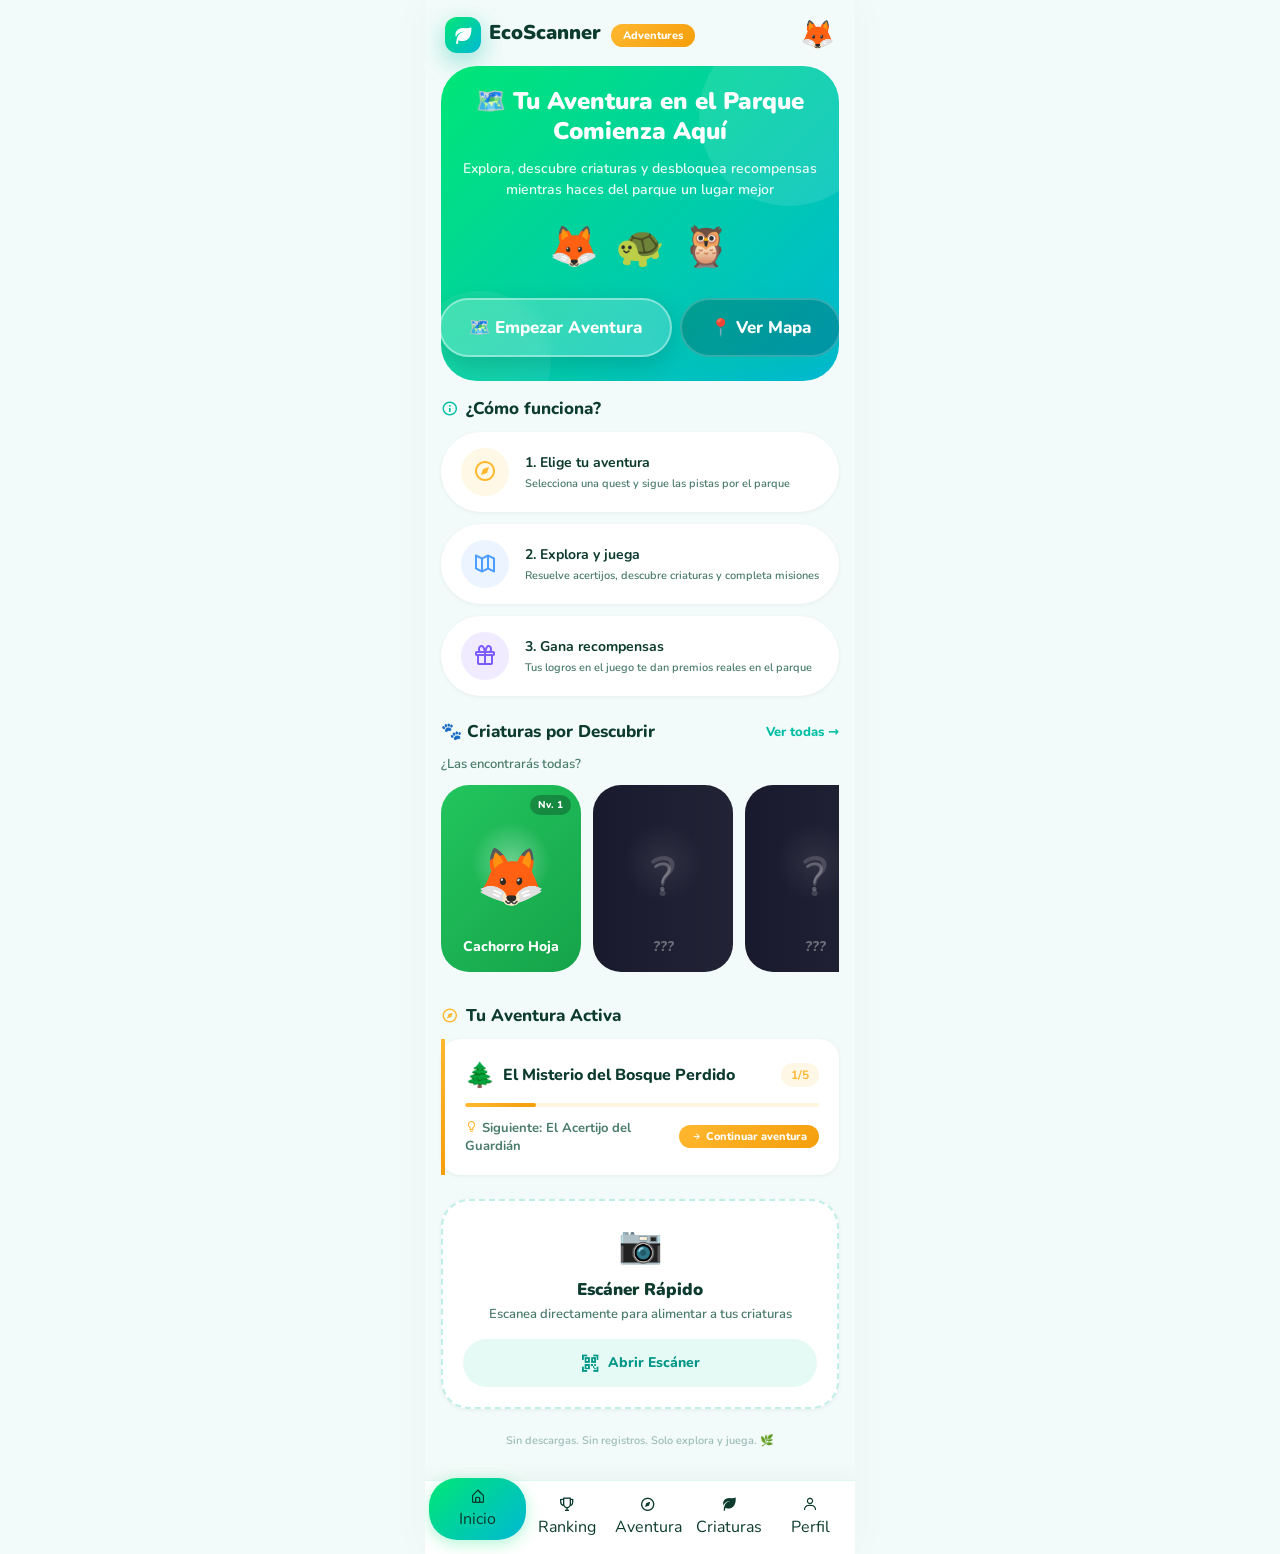
==== commit 4f38db53: "fix: make map accessible directly from index and aventura screens" ====
--- a/EcoScanner/index.html
+++ b/EcoScanner/index.html
@@ -43,9 +43,14 @@
           <span style="font-size: 2.5rem; animation: creatureFloat 3s ease-in-out infinite 0.4s; display: inline-block;">🐢</span>
           <span style="font-size: 2.5rem; animation: creatureFloat 3s ease-in-out infinite 0.8s; display: inline-block;">🦉</span>
         </div>
-        <a href="aventura.html" class="btn btn-primary" id="btn-start-adventure" style="background: rgba(255,255,255,0.2); backdrop-filter: blur(6px); border: 2px solid rgba(255,255,255,0.4); box-shadow: 0 8px 24px rgba(0,0,0,0.15); position: relative; z-index: 1;">
-          🗺️ Empezar Aventura
-        </a>
+        <div class="flex gap-2 justify-c" style="position: relative; z-index: 1;">
+          <a href="aventura.html" class="btn btn-primary" id="btn-start-adventure" style="background: rgba(255,255,255,0.2); backdrop-filter: blur(6px); border: 2px solid rgba(255,255,255,0.4); box-shadow: 0 8px 24px rgba(0,0,0,0.15); flex: 1;">
+            🗺️ Empezar Aventura
+          </a>
+          <a href="mapa.html" class="btn btn-primary" style="background: rgba(0,0,0,0.2); backdrop-filter: blur(6px); border: 2px solid rgba(255,255,255,0.2); flex: 1;">
+            📍 Ver Mapa
+          </a>
+        </div>
       </section>
 
       <!-- ─── HOW IT WORKS ─── -->
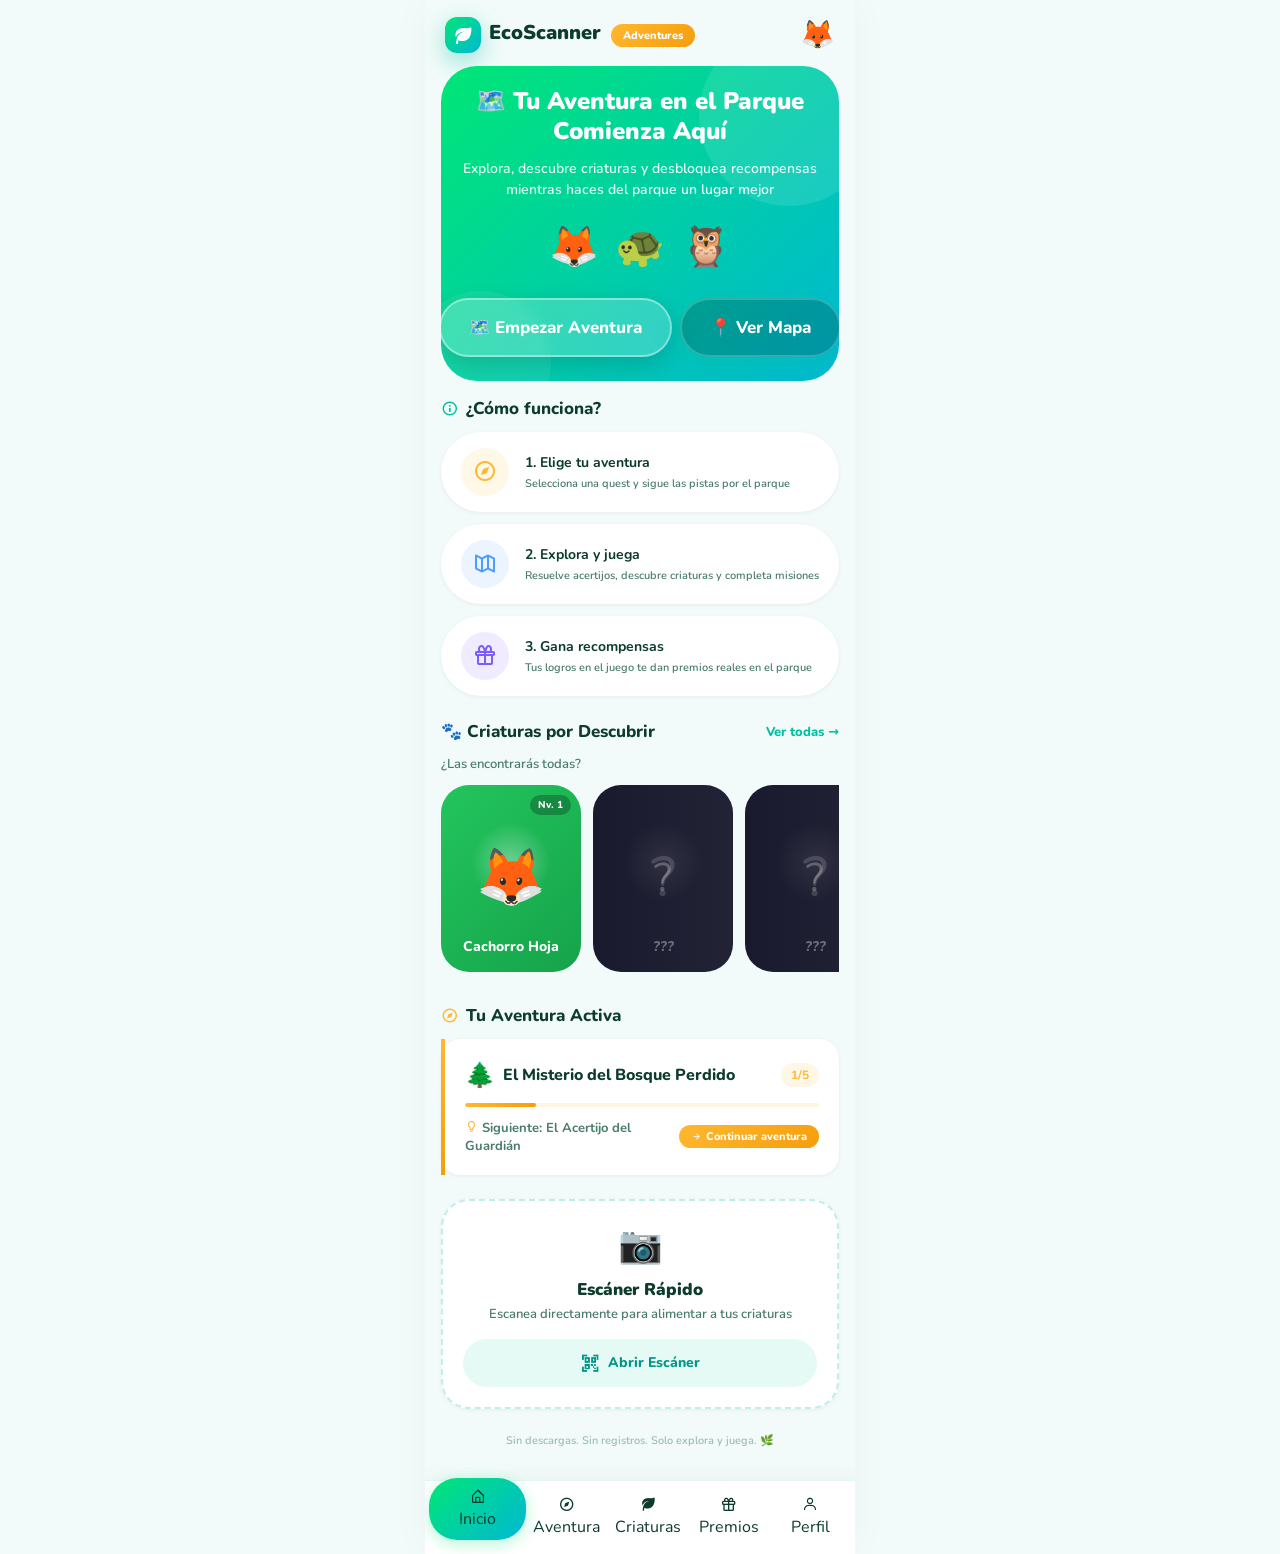
==== commit 144c8028: "fix: unify bottom navigation to make rewards (marketplace) accessible everywhere" ====
--- a/EcoScanner/index.html
+++ b/EcoScanner/index.html
@@ -220,28 +220,28 @@
     </div>
 
     <!-- ─── BOTTOM NAV ─── -->
-    <nav class="bottom-nav">
-      <a href="index.html" class="nav-item" id="nav-home">
-        <i class='bx bx-home-alt'></i>
-        <span>Inicio</span>
-      </a>
-      <a href="dashboard.html" class="nav-item" id="nav-ranking">
-        <i class='bx bx-trophy'></i>
-        <span>Ranking</span>
-      </a>
-      <a href="aventura.html" class="nav-item nav-item--main" id="nav-aventura">
-        <i class='bx bx-compass'></i>
-        <span>Aventura</span>
-      </a>
-      <a href="criaturas.html" class="nav-item" id="nav-criaturas">
-        <i class='bx bxs-leaf'></i>
-        <span>Criaturas</span>
-      </a>
-      <a href="profile.html" class="nav-item" id="nav-profile">
-        <i class='bx bx-user'></i>
-        <span>Perfil</span>
-      </a>
-    </nav>
+      <nav class="bottom-nav">
+    <a href="index.html" class="nav-item" id="nav-home">
+      <i class='bx bx-home-alt'></i>
+      <span>Inicio</span>
+    </a>
+    <a href="aventura.html" class="nav-item" id="nav-aventura">
+      <i class='bx bx-compass'></i>
+      <span>Aventura</span>
+    </a>
+    <a href="criaturas.html" class="nav-item" id="nav-criaturas">
+      <i class='bx bxs-leaf'></i>
+      <span>Criaturas</span>
+    </a>
+    <a href="marketplace.html" class="nav-item" id="nav-marketplace">
+      <i class='bx bx-gift'></i>
+      <span>Premios</span>
+    </a>
+    <a href="profile.html" class="nav-item" id="nav-profile">
+      <i class='bx bx-user'></i>
+      <span>Perfil</span>
+    </a>
+  </nav>
 
   </div><!-- .app-container -->
 
@@ -372,3 +372,4 @@
   </script>
 </body>
 </html>
+
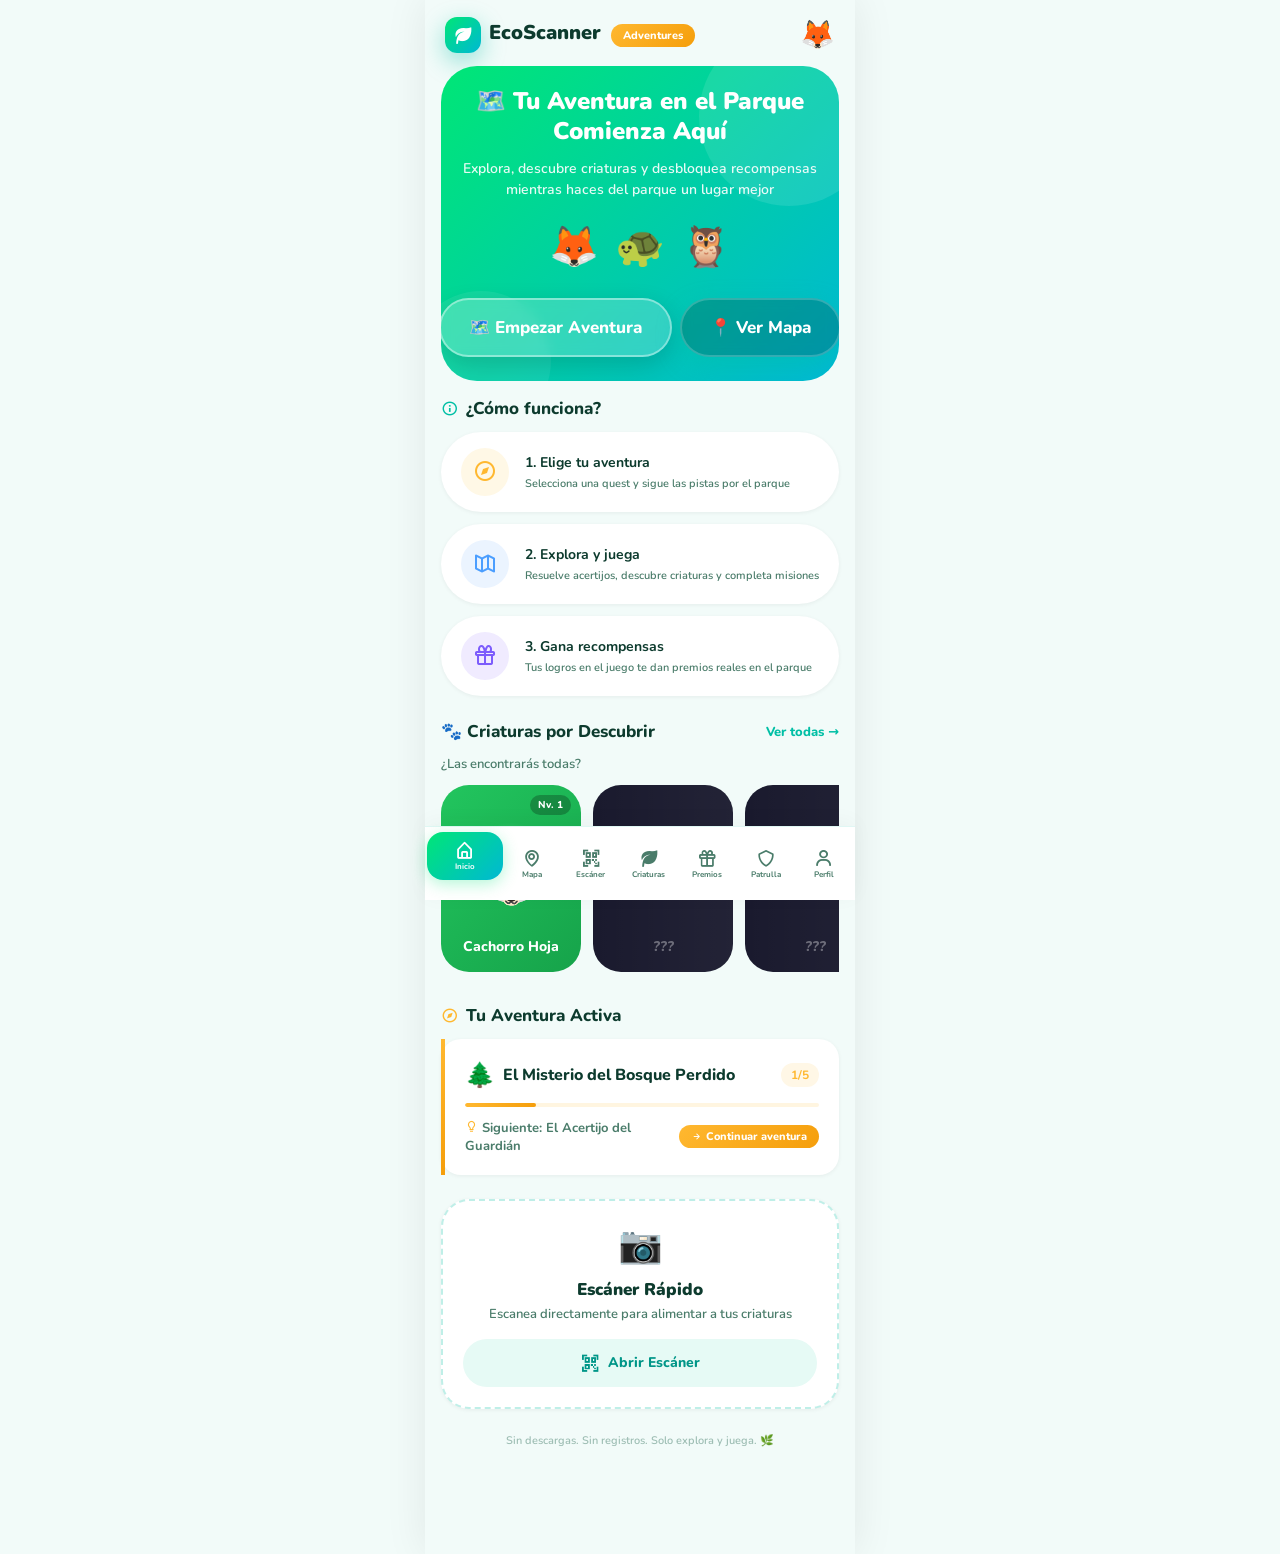
==== commit 34397ea1: "feat: integrate scanner photos, real map, and UI improvements" ====
--- a/EcoScanner/index.html
+++ b/EcoScanner/index.html
@@ -13,7 +13,7 @@
 </head>
 <body>
   <div class="app-container">
-    <div class="page" style="padding-bottom: calc(var(--nav-h) + 8px);">
+<div class="page" style="padding-bottom: calc(var(--nav-h) + 8px);">
 
       <!-- ─── HEADER BAR ─── -->
       <header class="top-bar anim-fadeInDown">
@@ -220,30 +220,9 @@
     </div>
 
     <!-- ─── BOTTOM NAV ─── -->
-      <nav class="bottom-nav">
-    <a href="index.html" class="nav-item" id="nav-home">
-      <i class='bx bx-home-alt'></i>
-      <span>Inicio</span>
-    </a>
-    <a href="aventura.html" class="nav-item" id="nav-aventura">
-      <i class='bx bx-compass'></i>
-      <span>Aventura</span>
-    </a>
-    <a href="criaturas.html" class="nav-item" id="nav-criaturas">
-      <i class='bx bxs-leaf'></i>
-      <span>Criaturas</span>
-    </a>
-    <a href="marketplace.html" class="nav-item" id="nav-marketplace">
-      <i class='bx bx-gift'></i>
-      <span>Premios</span>
-    </a>
-    <a href="profile.html" class="nav-item" id="nav-profile">
-      <i class='bx bx-user'></i>
-      <span>Perfil</span>
-    </a>
-  </nav>
-
   </div><!-- .app-container -->
+
+  
 
   <script src="js/confetti.js"></script>
   <script src="js/app.js"></script>
@@ -370,6 +349,61 @@
       });
     });
   </script>
+    <nav class="bottom-nav">
+      <a href="index.html" class="nav-item" id="nav-home">
+        <div class="nav-item-wrap">
+          <i class='bx bx-home-alt'></i>
+          <span class="nav-badge" id="missions-badge" style="display:none;">3</span>
+        </div>
+        <span>Inicio</span>
+      </a>
+      <a href="mapa.html" class="nav-item" id="nav-map">
+        <div class="nav-item-wrap">
+          <i class='bx bx-map'></i>
+          
+        </div>
+        <span>Mapa</span>
+      </a>
+      <a href="escaner.html" class="nav-item" id="nav-escaner">
+        <div class="nav-item-wrap">
+          <i class='bx bx-qr-scan'></i>
+          
+        </div>
+        <span>Escáner</span>
+      </a>
+      <a href="criaturas.html" class="nav-item" id="nav-criaturas">
+        <div class="nav-item-wrap">
+          <i class='bx bxs-leaf'></i>
+          
+        </div>
+        <span>Criaturas</span>
+      </a>
+      <a href="marketplace.html" class="nav-item" id="nav-marketplace">
+        <div class="nav-item-wrap">
+          <i class='bx bx-gift'></i>
+          
+        </div>
+        <span>Premios</span>
+      </a>
+      <a href="patrulla.html" class="nav-item" id="nav-patrulla">
+        <div class="nav-item-wrap">
+          <i class='bx bx-shield'></i>
+          
+        </div>
+        <span>Patrulla</span>
+      </a>
+      <a href="profile.html" class="nav-item" id="nav-profile">
+        <div class="nav-item-wrap">
+          <i class='bx bx-user'></i>
+          
+        </div>
+        <span>Perfil</span>
+      </a>
+    </nav>
+      </div><!-- .app-container -->
+
+  
+
 </body>
 </html>
 
--- a/EcoScanner/css/main.css
+++ b/EcoScanner/css/main.css
@@ -108,7 +108,7 @@
   min-height:100vh;
   position:relative;
   background:var(--bg-app);
-  box-shadow: 0 0 40px rgba(0,0,0,0.03);
+  box-shadow: 0 0 40px rgba(0,0,0,0.08);
   overflow-x:hidden;
 }
 a{text-decoration:none;color:inherit;}
--- a/EcoScanner/css/components.css
+++ b/EcoScanner/css/components.css
@@ -2,35 +2,48 @@
 
 /* BOTTOM NAV */
 .bottom-nav {
-  position:absolute; bottom:0; left:0;
-  width:100%; height:var(--nav-h);
+  position:fixed; bottom:0; left:50%; transform:translateX(-50%); width:100%; max-width:430px; z-index:1000;
+  height:var(--nav-h);
   background:var(--bg-card); backdrop-filter:blur(16px);
   border-top:1px solid rgba(0,191,165,.12);
   display:flex; align-items:center; justify-content:space-around;
-  z-index:100; padding:0 4px;
+  padding:0 2px;
   box-shadow:0 -4px 20px rgba(0,0,0,.04);
 }
 .nav-item {
-  flex:1; display:flex; flex-direction:column; align-items:center; justify-content:center; gap:4px;
-  padding:8px 4px; border-radius:var(--r-xl);
+  flex:1; display:flex; flex-direction:column; align-items:center; justify-content:center; gap:1px;
+  padding:4px 1px; border-radius:var(--r-xl);
   transition:all var(--dur-fast) var(--ease); cursor:pointer;
 }
+.nav-item i { font-size:20px; color:var(--text-mid); transition:all var(--dur-norm) var(--ease-bounce); }
+.nav-item span { font-size:8px; font-weight:700; color:var(--text-mid); transition:color var(--dur-fast); white-space:nowrap; }
 .nav-item.active {
   background: var(--primary-gradient);
   transform: translateY(-8px);
-  padding: 10px 12px;
+  padding: 8px 10px;
   box-shadow: 0 4px 16px rgba(0, 230, 118, 0.3);
-}
-.nav-item .nav-icon {
-  display:flex; align-items:center; justify-content:center;
-  font-size:24px; color:var(--text-dark);
-  transition:all var(--dur-norm) var(--ease-bounce);
-}
-.nav-item .nav-label { font-size:10px; font-weight:700; color:var(--text-dark); transition:color var(--dur-fast); }
-.nav-item.active .nav-icon { color:#fff; }
-.nav-item.active .nav-label { color:#fff; }
-.nav-item:hover .nav-icon { transform:translateY(-2px); }
+  border-radius: 16px;
+}
+.nav-item.active i { color:#fff; }
+.nav-item.active span { color:#fff; }
+.nav-item:hover i { transform:translateY(-2px); }
 .nav-item:active { transform:scale(0.92); }
+/* Badge counter on nav items */
+.nav-badge {
+  position: absolute;
+  top: -4px; right: -4px;
+  width: 16px; height: 16px;
+  background: var(--red);
+  border-radius: 50%;
+  font-size: 9px;
+  font-weight: 800;
+  color: white;
+  display: flex;
+  align-items: center;
+  justify-content: center;
+  border: 2px solid var(--bg-card);
+}
+.nav-item-wrap { position: relative; display: flex; flex-direction: column; align-items: center; }
 
 /* TOP BAR */
 .top-bar { display:flex; align-items:center; justify-content:space-between; padding:var(--sp-4) var(--sp-5) var(--sp-3); }
@@ -75,7 +88,7 @@
 .prog-bar-fill { height:100%; border-radius:var(--r-full); background:#fff; transition:width 1.2s var(--ease); }
 
 /* BADGE */
-.badge { display:inline-flex; align-items:center; gap:4px; padding:4px 10px; border-radius:var(--r-full); font-size:11px; font-weight:800; white-space:nowrap; }
+.badge { display:inline-flex; align-items:center; gap:2px; padding:4px 10px; border-radius:var(--r-full); font-size:11px; font-weight:800; white-space:nowrap; }
 .badge-primary { background:var(--primary-light); color:var(--primary-dark); }
 .badge-orange  { background:var(--orange-soft);   color:var(--orange); }
 .badge-purple  { background:var(--purple-soft);   color:var(--purple); }
@@ -111,19 +124,19 @@
 .scanner-hint { font-size:13px; font-weight:600; color:var(--text-mid); }
 
 /* RANKING ITEM */
-.rank-item { display:flex; align-items:center; gap:12px; padding:var(--sp-3) var(--sp-4); border-radius:var(--r-lg); transition:background var(--dur-fast); }
-.rank-item:hover { background:var(--primary-light); }
-.rank-item.is-user { background:var(--primary-light); }
-.rank-badge { width:38px; height:38px; border-radius:var(--r-full); display:flex; align-items:center; justify-content:center; font-weight:900; font-size:15px; flex-shrink:0; }
-.rank-badge.gold   { background:linear-gradient(135deg,#FFB830,#FF8F00); color:#fff; box-shadow:0 4px 12px rgba(255,184,48,.5); }
-.rank-badge.silver { background:linear-gradient(135deg,#B0BEC5,#78909C); color:#fff; }
-.rank-badge.bronze { background:linear-gradient(135deg,#FF7043,#E64A19); color:#fff; }
+.rank-item { display:flex; align-items:center; gap:16px; padding:var(--sp-4) var(--sp-4); border-radius:var(--r-xl); transition:background var(--dur-fast), transform var(--dur-fast), box-shadow var(--dur-fast); border: 1px solid rgba(0,0,0,0.03); background: #ffffff; box-shadow: 0 4px 12px rgba(0,0,0,0.04); margin-bottom: 8px;}
+.rank-item:hover { background:var(--primary-light); transform: translateY(-2px); box-shadow: 0 8px 16px rgba(0,0,0,0.08); }
+.rank-item.is-user { background:var(--primary-light); border: 2px solid var(--primary); transform: scale(1.02); box-shadow: 0 8px 20px rgba(0,191,165,0.15); margin-top: 12px; margin-bottom: 12px;}
+.rank-badge { width:44px; height:44px; border-radius:var(--r-full); display:flex; align-items:center; justify-content:center; font-weight:900; font-size:18px; flex-shrink:0; }
+.rank-badge.gold   { background:linear-gradient(135deg,#FFB830,#FF8F00); color:#fff; box-shadow:0 6px 16px rgba(255,184,48,.6); font-size: 22px; }
+.rank-badge.silver { background:linear-gradient(135deg,#B0BEC5,#78909C); color:#fff; box-shadow:0 4px 12px rgba(176,190,197,.5); font-size: 20px;}
+.rank-badge.bronze { background:linear-gradient(135deg,#FF7043,#E64A19); color:#fff; box-shadow:0 4px 12px rgba(255,112,67,.5); font-size: 20px;}
 .rank-badge.plain  { background:var(--primary-light); color:var(--primary-dark); }
-.rank-avatar { font-size:20px; flex-shrink:0; }
+.rank-avatar { font-size:24px; flex-shrink:0; }
 .rank-info { flex:1; }
-.rank-name { font-size:14px; font-weight:700; color:var(--text-dark); }
-.rank-pts  { font-size:12px; color:var(--text-mid); }
-.rank-trophy { font-size:20px; }
+.rank-name { font-size:16px; font-weight:800; color:var(--text-dark); margin-bottom: 4px; }
+.rank-pts  { font-size:14px; font-weight: 700; color:var(--text-mid); }
+.rank-trophy { font-size:24px; }
 
 /* REWARD CARD */
 .reward-card { background:var(--bg-card); border-radius:var(--r-xl); box-shadow:var(--shadow-sm); overflow:hidden; transition:transform var(--dur-fast) var(--ease),box-shadow var(--dur-fast); }
@@ -140,7 +153,7 @@
 .cost-star { color:var(--yellow); font-size:16px; }
 
 /* STAT CARD */
-.stat-card { border-radius:var(--r-xl); padding:var(--sp-4); color:white; display:flex; flex-direction:column; gap:4px; min-height:100px; position:relative; overflow:hidden; }
+.stat-card { border-radius:var(--r-xl); padding:var(--sp-4); color:white; display:flex; flex-direction:column; gap:2px; min-height:100px; position:relative; overflow:hidden; }
 .stat-card::after { content:''; }
 .stat-value { font-size:28px; font-weight:900; line-height:1; }
 .stat-label { font-size:12px; font-weight:600; opacity:.9; margin-top:2px; }
@@ -162,14 +175,14 @@
 .mission-progress-fill { height:100%; background:var(--primary); border-radius:var(--r-full); transition:width 0.8s var(--ease); }
 
 /* MODAL */
-.modal-overlay { position:fixed; inset:0; background:rgba(13,59,46,.55); backdrop-filter:blur(4px); z-index:200; display:flex; align-items:flex-end; justify-content:center; animation:fadeIn var(--dur-norm) var(--ease); }
+.modal-overlay { position:fixed; inset:0; background:rgba(13,59,46,.55); backdrop-filter:blur(4px); z-index:2000; display:flex; align-items:flex-end; justify-content:center; animation:fadeIn var(--dur-norm) var(--ease); }
 .modal-sheet { background:var(--bg-card); border-radius:var(--r-2xl) var(--r-2xl) 0 0; width:100%; max-width:430px; padding:var(--sp-6) var(--sp-5) var(--sp-10); animation:slideUp var(--dur-slow) var(--ease-bounce); position:relative; }
 .modal-handle { width:40px; height:4px; background:#ddd; border-radius:2px; margin:0 auto var(--sp-5); }
 .modal-close-btn { position:absolute; top:20px; right:20px; width:32px; height:32px; background:var(--primary-light); color:var(--primary-dark); border-radius:50%; display:flex; align-items:center; justify-content:center; font-weight:bold; font-size:16px; transition:all 0.2s; }
 .modal-close-btn:hover { background:var(--primary); color:white; }
 
 /* TABS */
-.tab-bar { display:flex; background:rgba(0,193,161,.1); border-radius:var(--r-full); padding:4px; gap:4px; }
+.tab-bar { display:flex; background:rgba(0,193,161,.1); border-radius:var(--r-full); padding:4px; gap:2px; }
 .tab-btn { flex:1; padding:12px; border-radius:var(--r-full); font-size:14px; font-weight:800; color:var(--primary-dark); transition:all var(--dur-fast) var(--ease); text-align:center; cursor:pointer; opacity:0.8; }
 .tab-btn.active { background:var(--primary); color:#fff; box-shadow:var(--shadow-primary); opacity:1; }
 
@@ -185,7 +198,7 @@
 .float-pts { position:fixed; font-size:22px; font-weight:900; color:var(--primary); pointer-events:none; z-index:9998; animation:floatUp 1.2s ease forwards; }
 
 /* ORACLE */
-.oracle-item { display:flex; flex-direction:column; align-items:center; justify-content:center; background:var(--primary-light); border-radius:var(--r-xl); padding:var(--sp-4); text-align:center; gap:4px; }
+.oracle-item { display:flex; flex-direction:column; align-items:center; justify-content:center; background:var(--primary-light); border-radius:var(--r-xl); padding:var(--sp-4); text-align:center; gap:2px; }
 .oracle-icon { font-size:28px; }
 .oracle-val  { font-size:22px; font-weight:900; color:var(--primary-dark); }
 .oracle-lbl  { font-size:11px; color:var(--text-mid); font-weight:600; }
